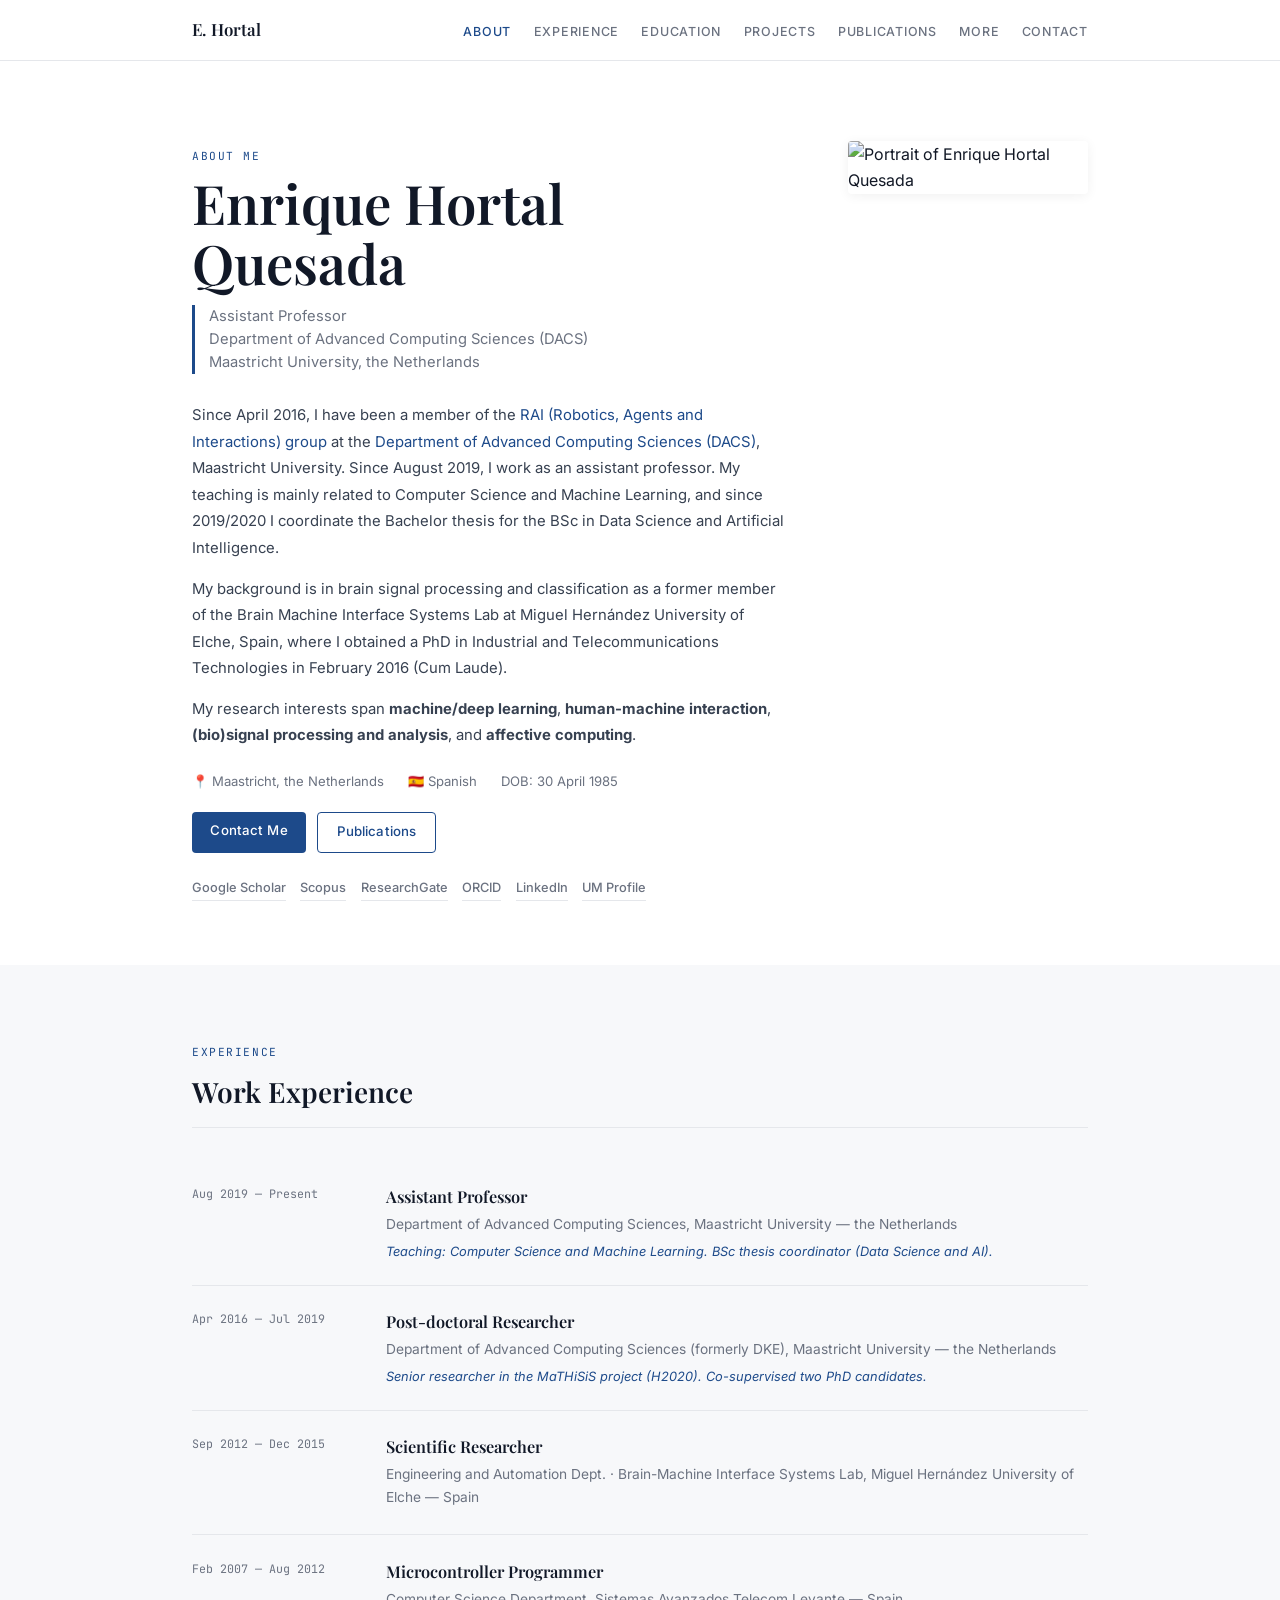
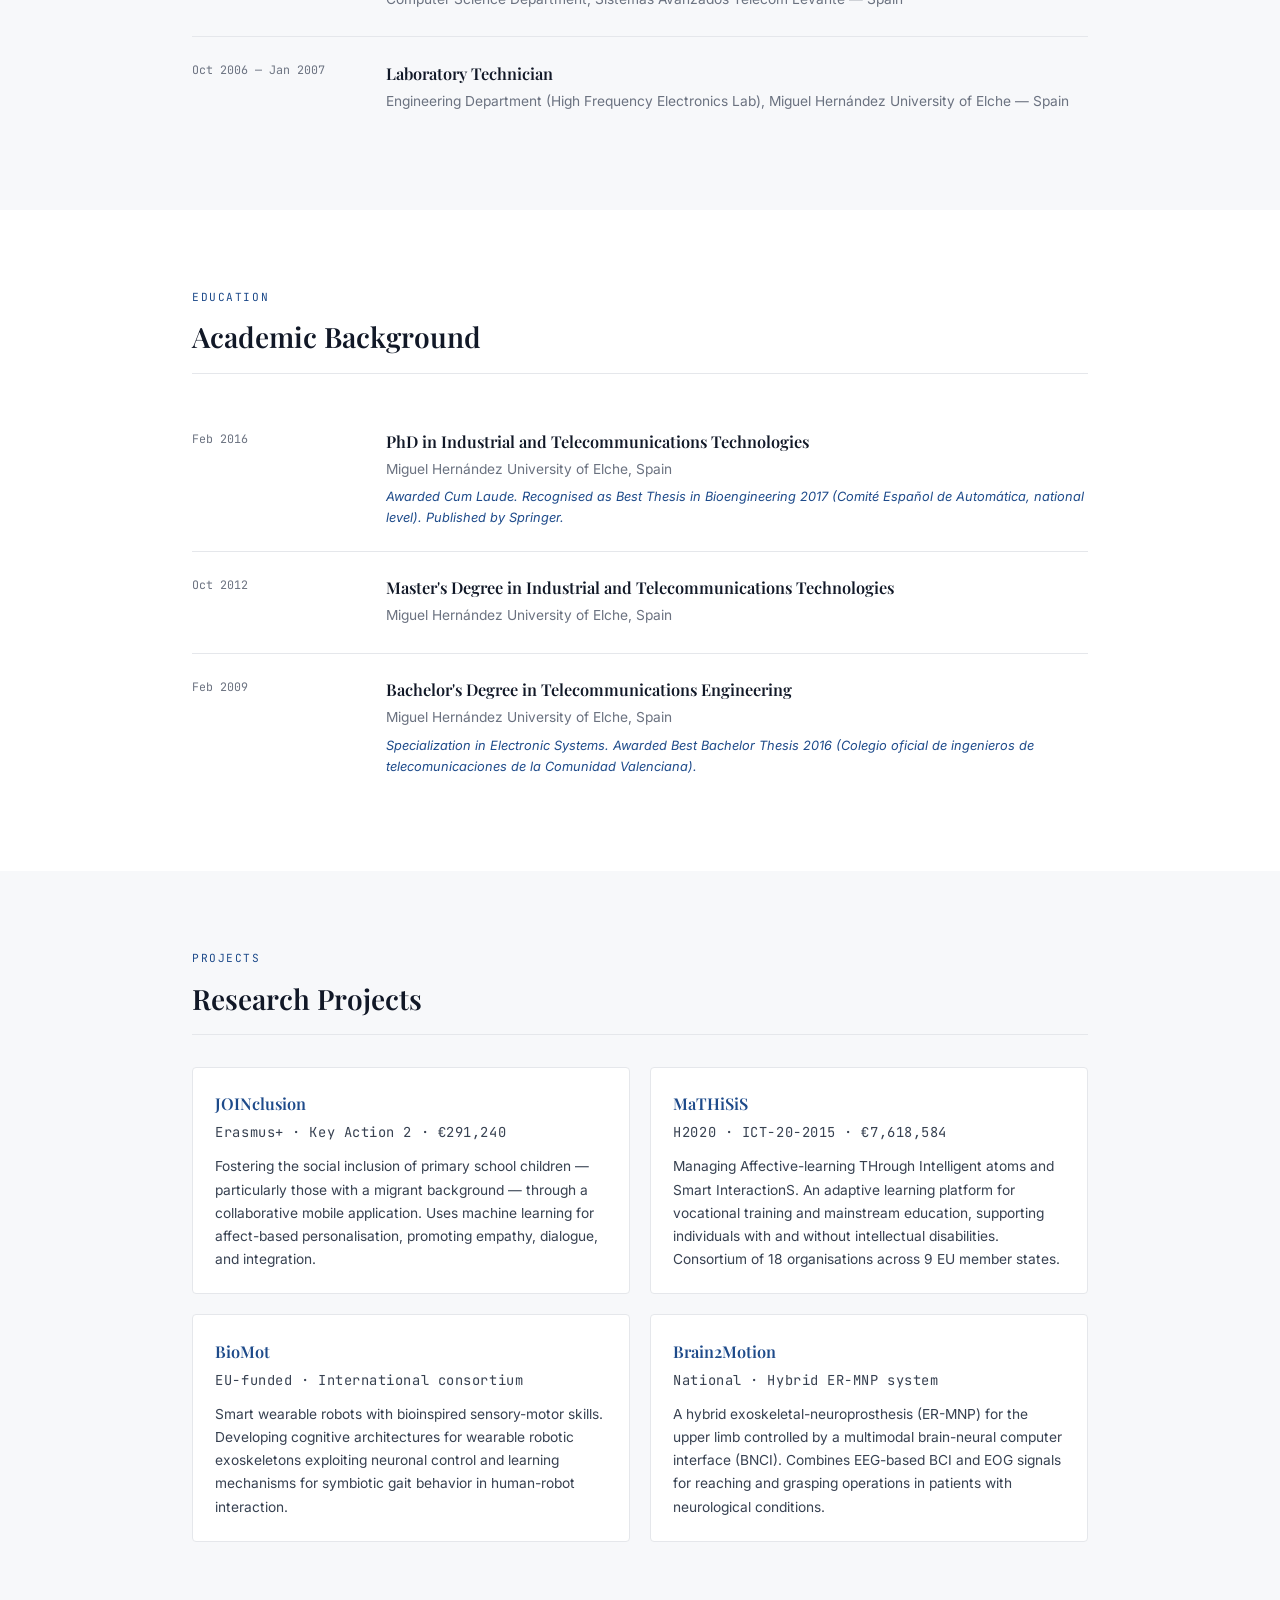
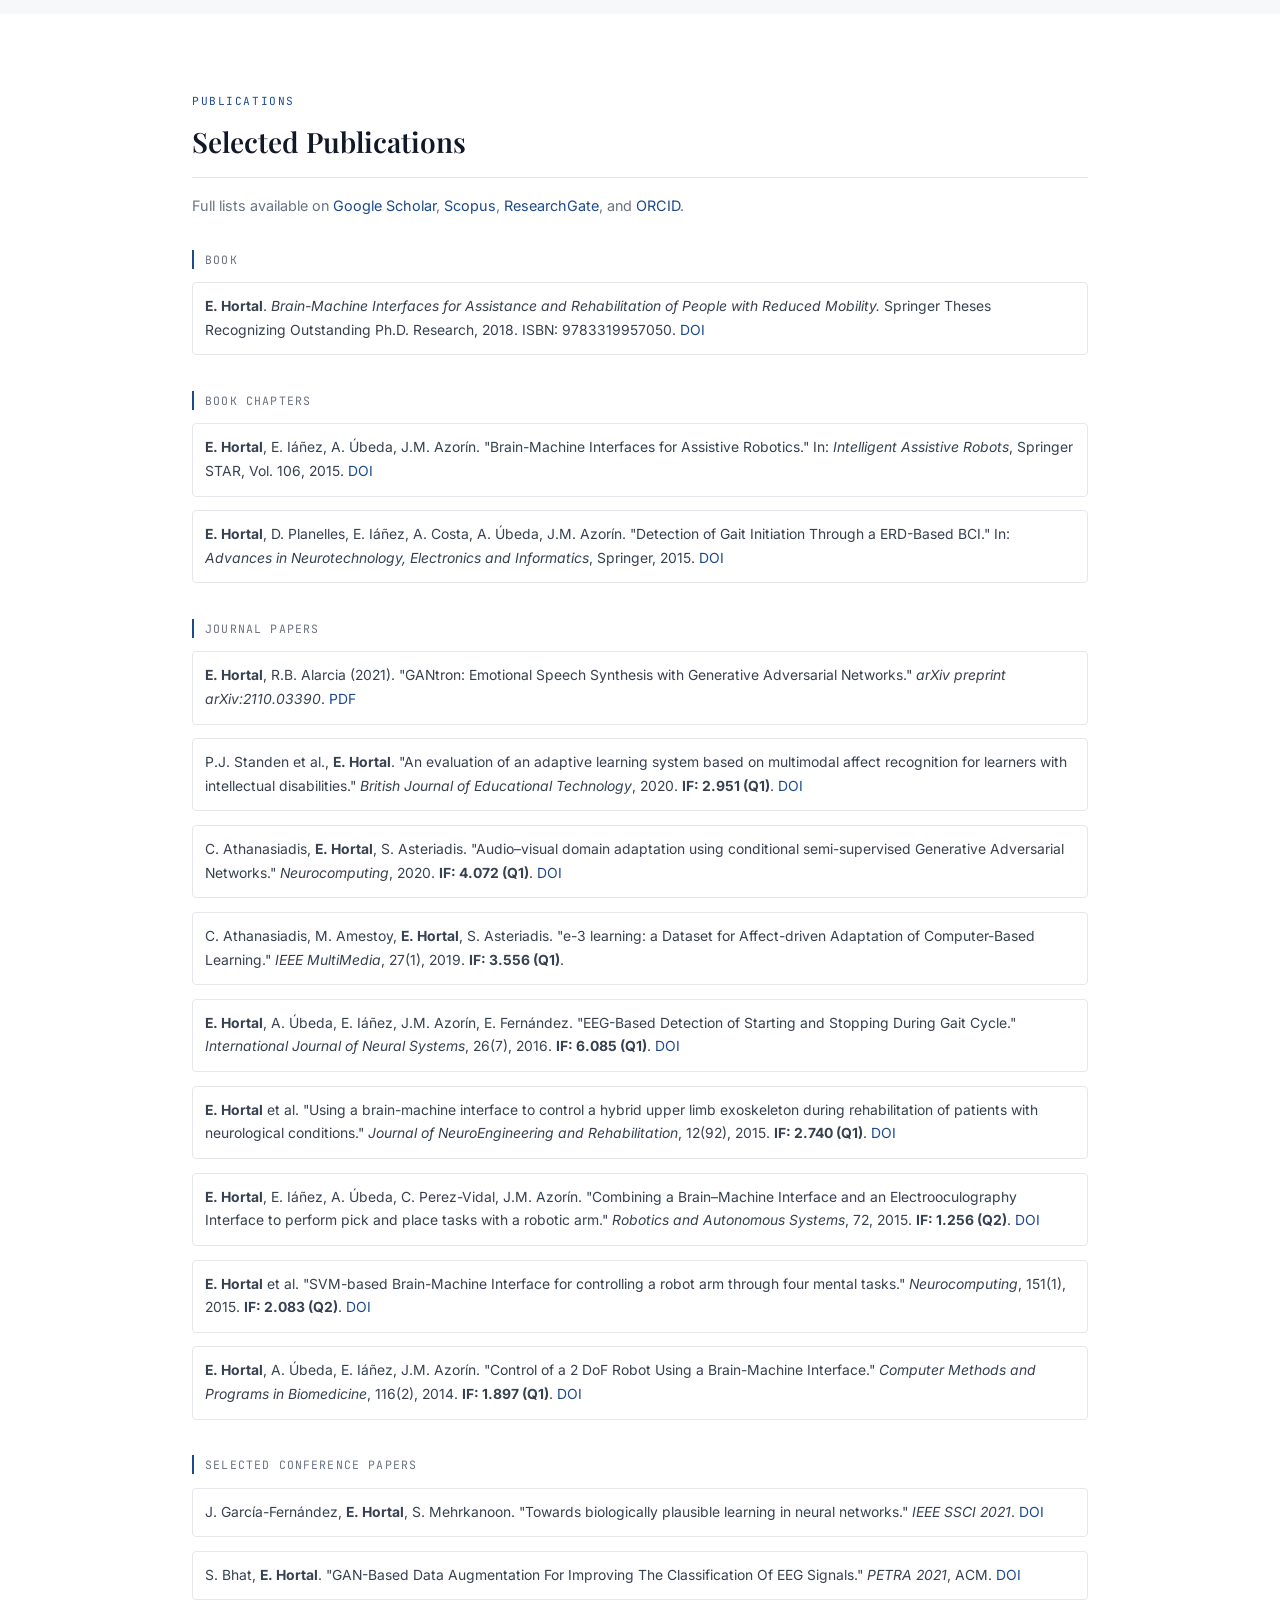
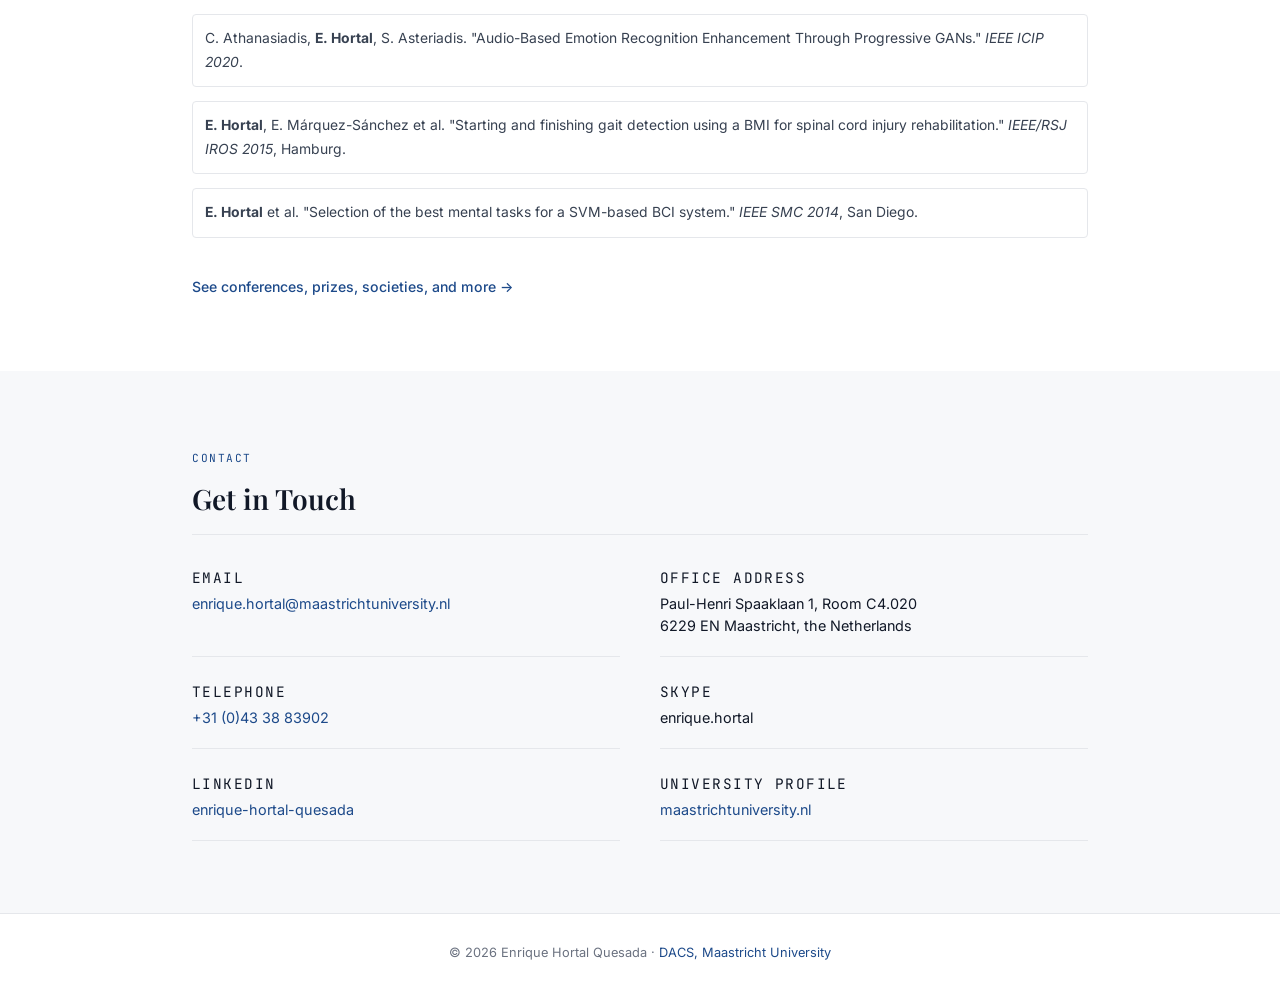
==== index.html @ 9c3ee828 "Personal website files" ====
<!DOCTYPE html>
<html lang="en">
<head>
  <meta charset="UTF-8">
  <meta name="viewport" content="width=device-width, initial-scale=1.0">
  <meta name="description" content="Enrique Hortal Quesada — Assistant Professor at the Department of Advanced Computing Sciences, Maastricht University. Research in machine learning, affective computing, and brain-machine interfaces.">
  <title>Enrique Hortal Quesada</title>
  <link rel="stylesheet" href="assets/css/style.css">
</head>
<body>

  <!-- ═══ HEADER ═══════════════════════════════════════ -->
  <header class="site-header">
    <div class="container">
      <a href="index.html" class="site-name">E. Hortal</a>
      <nav aria-label="Main navigation">
        <ul class="nav-links">
          <li><a href="#about">About</a></li>
          <li><a href="#experience">Experience</a></li>
          <li><a href="#education">Education</a></li>
          <li><a href="#projects">Projects</a></li>
          <li><a href="#publications">Publications</a></li>
          <li><a href="more.html">More</a></li>
          <li><a href="#contact">Contact</a></li>
        </ul>
        <button class="menu-toggle" aria-label="Toggle navigation menu">☰</button>
      </nav>
    </div>
  </header>

  <main>

    <!-- ═══ HERO / ABOUT ══════════════════════════════════ -->
    <section id="about" class="hero-section">
      <div class="container hero-grid">

        <div class="hero-text">
          <span class="section-label">About me</span>
          <h1 class="hero-name">Enrique Hortal<br>Quesada</h1>
          <p class="hero-role">
            Assistant Professor<br>
            Department of Advanced Computing Sciences (DACS)<br>
            Maastricht University, the Netherlands
          </p>

          <p class="hero-bio">
            Since April 2016, I have been a member of the
            <a href="https://project.dke.maastrichtuniversity.nl/RAI/" target="_blank" rel="noopener">RAI (Robotics, Agents and Interactions) group</a>
            at the <a href="https://www.maastrichtuniversity.nl/research/department-advanced-computing-sciences" target="_blank" rel="noopener">Department of Advanced Computing Sciences (DACS)</a>,
            Maastricht University. Since August 2019, I work as an assistant professor. My teaching is
            mainly related to Computer Science and Machine Learning, and since 2019/2020 I coordinate
            the Bachelor thesis for the BSc in Data Science and Artificial Intelligence.
          </p>
          <p class="hero-bio">
            My background is in brain signal processing and classification as a former member of the
            Brain Machine Interface Systems Lab at Miguel Hernández University of Elche, Spain, where
            I obtained a PhD in Industrial and Telecommunications Technologies in February 2016 (Cum Laude).
          </p>
          <p class="hero-bio">
            My research interests span <strong>machine/deep learning</strong>, <strong>human-machine interaction</strong>,
            <strong>(bio)signal processing and analysis</strong>, and <strong>affective computing</strong>.
          </p>

          <div class="hero-meta">
            <span>📍 Maastricht, the Netherlands</span>
            <span>🇪🇸 Spanish</span>
            <span>DOB: 30 April 1985</span>
          </div>

          <div class="hero-actions">
            <a href="mailto:enrique.hortal@maastrichtuniversity.nl" class="btn btn-primary">Contact Me</a>
            <a href="#publications" class="btn btn-outline">Publications</a>
          </div>

          <div class="hero-profiles">
            <a href="https://scholar.google.com/citations?user=k8tJ1G8AAAAJ&hl=es&oi=ao" target="_blank" rel="noopener">Google Scholar</a>
            <a href="http://www.scopus.com/authid/detail.url?origin=AuthorEval&authorId=55834426400" target="_blank" rel="noopener">Scopus</a>
            <a href="https://www.researchgate.net/profile/Enrique_Hortal" target="_blank" rel="noopener">ResearchGate</a>
            <a href="http://orcid.org/0000-0003-2119-4169" target="_blank" rel="noopener">ORCID</a>
            <a href="https://www.linkedin.com/in/enrique-hortal-quesada-8b639338" target="_blank" rel="noopener">LinkedIn</a>
            <a href="https://www.maastrichtuniversity.nl/e.hortal%20quesada" target="_blank" rel="noopener">UM Profile</a>
          </div>
        </div>

        <div class="hero-photo">
          <!--
            NOTE: Replace the src below with a local image for best performance.
            Download the photo and place it at: assets/img/enrique-hortal.jpg
            Then update src to: assets/img/enrique-hortal.jpg
          -->
          <img
            src="https://dke.maastrichtuniversity.nl/enrique.hortal/wp-content/uploads/2016/10/DSCF1759-copia.jpg"
            alt="Portrait of Enrique Hortal Quesada"
            loading="lazy"
          >
        </div>

      </div>
    </section>

    <!-- ═══ EXPERIENCE ════════════════════════════════════ -->
    <section id="experience" class="section section-alt">
      <div class="container">
        <span class="section-label">Experience</span>
        <h2 class="section-title">Work Experience</h2>
        <div class="timeline">

          <div class="timeline-item">
            <div class="timeline-date">Aug 2019 — Present</div>
            <div class="timeline-content">
              <h3>Assistant Professor</h3>
              <p class="timeline-org">Department of Advanced Computing Sciences, Maastricht University — the Netherlands</p>
              <p class="timeline-note">Teaching: Computer Science and Machine Learning. BSc thesis coordinator (Data Science and AI).</p>
            </div>
          </div>

          <div class="timeline-item">
            <div class="timeline-date">Apr 2016 — Jul 2019</div>
            <div class="timeline-content">
              <h3>Post-doctoral Researcher</h3>
              <p class="timeline-org">Department of Advanced Computing Sciences (formerly DKE), Maastricht University — the Netherlands</p>
              <p class="timeline-note">Senior researcher in the MaTHiSiS project (H2020). Co-supervised two PhD candidates.</p>
            </div>
          </div>

          <div class="timeline-item">
            <div class="timeline-date">Sep 2012 — Dec 2015</div>
            <div class="timeline-content">
              <h3>Scientific Researcher</h3>
              <p class="timeline-org">Engineering and Automation Dept. · Brain-Machine Interface Systems Lab, Miguel Hernández University of Elche — Spain</p>
            </div>
          </div>

          <div class="timeline-item">
            <div class="timeline-date">Feb 2007 — Aug 2012</div>
            <div class="timeline-content">
              <h3>Microcontroller Programmer</h3>
              <p class="timeline-org">Computer Science Department, Sistemas Avanzados Telecom Levante — Spain</p>
            </div>
          </div>

          <div class="timeline-item">
            <div class="timeline-date">Oct 2006 — Jan 2007</div>
            <div class="timeline-content">
              <h3>Laboratory Technician</h3>
              <p class="timeline-org">Engineering Department (High Frequency Electronics Lab), Miguel Hernández University of Elche — Spain</p>
            </div>
          </div>

        </div>
      </div>
    </section>

    <!-- ═══ EDUCATION ═════════════════════════════════════ -->
    <section id="education" class="section">
      <div class="container">
        <span class="section-label">Education</span>
        <h2 class="section-title">Academic Background</h2>
        <div class="timeline">

          <div class="timeline-item">
            <div class="timeline-date">Feb 2016</div>
            <div class="timeline-content">
              <h3>PhD in Industrial and Telecommunications Technologies</h3>
              <p class="timeline-org">Miguel Hernández University of Elche, Spain</p>
              <p class="timeline-note">Awarded Cum Laude. Recognised as Best Thesis in Bioengineering 2017 (Comité Español de Automática, national level). Published by Springer.</p>
            </div>
          </div>

          <div class="timeline-item">
            <div class="timeline-date">Oct 2012</div>
            <div class="timeline-content">
              <h3>Master's Degree in Industrial and Telecommunications Technologies</h3>
              <p class="timeline-org">Miguel Hernández University of Elche, Spain</p>
            </div>
          </div>

          <div class="timeline-item">
            <div class="timeline-date">Feb 2009</div>
            <div class="timeline-content">
              <h3>Bachelor's Degree in Telecommunications Engineering</h3>
              <p class="timeline-org">Miguel Hernández University of Elche, Spain</p>
              <p class="timeline-note">Specialization in Electronic Systems. Awarded Best Bachelor Thesis 2016 (Colegio oficial de ingenieros de telecomunicaciones de la Comunidad Valenciana).</p>
            </div>
          </div>

        </div>
      </div>
    </section>

    <!-- ═══ PROJECTS ══════════════════════════════════════ -->
    <section id="projects" class="section section-alt">
      <div class="container">
        <span class="section-label">Projects</span>
        <h2 class="section-title">Research Projects</h2>
        <div class="projects-grid">

          <div class="project-card">
            <h3><a href="https://dke.maastrichtuniversity.nl/JOINclusion/" target="_blank" rel="noopener">JOINclusion</a></h3>
            <p class="project-meta">Erasmus+ · Key Action 2 · €291,240</p>
            <p>Fostering the social inclusion of primary school children — particularly those with a migrant background — through a collaborative mobile application. Uses machine learning for affect-based personalisation, promoting empathy, dialogue, and integration.</p>
          </div>

          <div class="project-card">
            <h3><a href="http://mathisis-project.eu/" target="_blank" rel="noopener">MaTHiSiS</a></h3>
            <p class="project-meta">H2020 · ICT-20-2015 · €7,618,584</p>
            <p>Managing Affective-learning THrough Intelligent atoms and Smart InteractionS. An adaptive learning platform for vocational training and mainstream education, supporting individuals with and without intellectual disabilities. Consortium of 18 organisations across 9 EU member states.</p>
          </div>

          <div class="project-card">
            <h3><a href="http://neuralrehabilitation.org/projects/bioMot/research.html" target="_blank" rel="noopener">BioMot</a></h3>
            <p class="project-meta">EU-funded · International consortium</p>
            <p>Smart wearable robots with bioinspired sensory-motor skills. Developing cognitive architectures for wearable robotic exoskeletons exploiting neuronal control and learning mechanisms for symbiotic gait behavior in human-robot interaction.</p>
          </div>

          <div class="project-card">
            <h3><a href="http://bmi.umh.es/es/proyectos-2/brain2motion/" target="_blank" rel="noopener">Brain2Motion</a></h3>
            <p class="project-meta">National · Hybrid ER-MNP system</p>
            <p>A hybrid exoskeletal-neuroprosthesis (ER-MNP) for the upper limb controlled by a multimodal brain-neural computer interface (BNCI). Combines EEG-based BCI and EOG signals for reaching and grasping operations in patients with neurological conditions.</p>
          </div>

        </div>
      </div>
    </section>

    <!-- ═══ PUBLICATIONS ══════════════════════════════════ -->
    <section id="publications" class="section">
      <div class="container">
        <span class="section-label">Publications</span>
        <h2 class="section-title">Selected Publications</h2>
        <p class="section-intro">
          Full lists available on
          <a href="https://scholar.google.com/citations?user=k8tJ1G8AAAAJ&hl=es&oi=ao" target="_blank" rel="noopener">Google Scholar</a>,
          <a href="http://www.scopus.com/authid/detail.url?origin=AuthorEval&authorId=55834426400" target="_blank" rel="noopener">Scopus</a>,
          <a href="https://www.researchgate.net/profile/Enrique_Hortal" target="_blank" rel="noopener">ResearchGate</a>, and
          <a href="http://orcid.org/0000-0003-2119-4169" target="_blank" rel="noopener">ORCID</a>.
        </p>

        <!-- Books -->
        <div class="pub-section">
          <span class="pub-type">Book</span>
          <ul class="pub-list">
            <li>
              <strong>E. Hortal</strong>. <em>Brain-Machine Interfaces for Assistance and Rehabilitation of People with Reduced Mobility.</em>
              Springer Theses Recognizing Outstanding Ph.D. Research, 2018. ISBN: 9783319957050.
              <a href="https://link.springer.com/book/10.1007%2F978-3-319-95705-0" target="_blank" rel="noopener">DOI</a>
            </li>
          </ul>
        </div>

        <!-- Book Chapters -->
        <div class="pub-section">
          <span class="pub-type">Book Chapters</span>
          <ul class="pub-list">
            <li>
              <strong>E. Hortal</strong>, E. Iáñez, A. Úbeda, J.M. Azorín. "Brain-Machine Interfaces for Assistive Robotics." In: <em>Intelligent Assistive Robots</em>, Springer STAR, Vol. 106, 2015.
              <a href="http://link.springer.com/chapter/10.1007%2F978-3-319-12922-8_3" target="_blank" rel="noopener">DOI</a>
            </li>
            <li>
              <strong>E. Hortal</strong>, D. Planelles, E. Iáñez, A. Costa, A. Úbeda, J.M. Azorín. "Detection of Gait Initiation Through a ERD-Based BCI." In: <em>Advances in Neurotechnology, Electronics and Informatics</em>, Springer, 2015.
              <a href="http://dx.doi.org/10.1007/978-3-319-26242-0_10" target="_blank" rel="noopener">DOI</a>
            </li>
          </ul>
        </div>

        <!-- Journal Papers -->
        <div class="pub-section">
          <span class="pub-type">Journal Papers</span>
          <ul class="pub-list">
            <li>
              <strong>E. Hortal</strong>, R.B. Alarcia (2021). "GANtron: Emotional Speech Synthesis with Generative Adversarial Networks." <em>arXiv preprint arXiv:2110.03390</em>.
              <a href="https://arxiv.org/pdf/2110.03390" target="_blank" rel="noopener">PDF</a>
            </li>
            <li>
              P.J. Standen et al., <strong>E. Hortal</strong>. "An evaluation of an adaptive learning system based on multimodal affect recognition for learners with intellectual disabilities." <em>British Journal of Educational Technology</em>, 2020. <strong>IF: 2.951 (Q1)</strong>.
              <a href="http://dx.doi.org/10.1111/bjet.13010" target="_blank" rel="noopener">DOI</a>
            </li>
            <li>
              C. Athanasiadis, <strong>E. Hortal</strong>, S. Asteriadis. "Audio–visual domain adaptation using conditional semi-supervised Generative Adversarial Networks." <em>Neurocomputing</em>, 2020. <strong>IF: 4.072 (Q1)</strong>.
              <a href="https://doi.org/10.1016/j.neucom.2019.09.106" target="_blank" rel="noopener">DOI</a>
            </li>
            <li>
              C. Athanasiadis, M. Amestoy, <strong>E. Hortal</strong>, S. Asteriadis. "e-3 learning: a Dataset for Affect-driven Adaptation of Computer-Based Learning." <em>IEEE MultiMedia</em>, 27(1), 2019. <strong>IF: 3.556 (Q1)</strong>.
            </li>
            <li>
              <strong>E. Hortal</strong>, A. Úbeda, E. Iáñez, J.M. Azorín, E. Fernández. "EEG-Based Detection of Starting and Stopping During Gait Cycle." <em>International Journal of Neural Systems</em>, 26(7), 2016. <strong>IF: 6.085 (Q1)</strong>.
              <a href="http://dx.doi.org/10.1142/S0129065716500295" target="_blank" rel="noopener">DOI</a>
            </li>
            <li>
              <strong>E. Hortal</strong> et al. "Using a brain-machine interface to control a hybrid upper limb exoskeleton during rehabilitation of patients with neurological conditions." <em>Journal of NeuroEngineering and Rehabilitation</em>, 12(92), 2015. <strong>IF: 2.740 (Q1)</strong>.
              <a href="http://dx.doi.org/10.1186/s12984-015-0082-9" target="_blank" rel="noopener">DOI</a>
            </li>
            <li>
              <strong>E. Hortal</strong>, E. Iáñez, A. Úbeda, C. Perez-Vidal, J.M. Azorín. "Combining a Brain–Machine Interface and an Electrooculography Interface to perform pick and place tasks with a robotic arm." <em>Robotics and Autonomous Systems</em>, 72, 2015. <strong>IF: 1.256 (Q2)</strong>.
              <a href="http://dx.doi.org/10.1016/j.robot.2015.05.010" target="_blank" rel="noopener">DOI</a>
            </li>
            <li>
              <strong>E. Hortal</strong> et al. "SVM-based Brain-Machine Interface for controlling a robot arm through four mental tasks." <em>Neurocomputing</em>, 151(1), 2015. <strong>IF: 2.083 (Q2)</strong>.
              <a href="http://dx.doi.org/10.1016/j.neucom.2014.09.078" target="_blank" rel="noopener">DOI</a>
            </li>
            <li>
              <strong>E. Hortal</strong>, A. Úbeda, E. Iáñez, J.M. Azorín. "Control of a 2 DoF Robot Using a Brain-Machine Interface." <em>Computer Methods and Programs in Biomedicine</em>, 116(2), 2014. <strong>IF: 1.897 (Q1)</strong>.
              <a href="http://dx.doi.org/10.1016/j.cmpb.2014.02.018" target="_blank" rel="noopener">DOI</a>
            </li>
          </ul>
        </div>

        <!-- Conference Papers -->
        <div class="pub-section">
          <span class="pub-type">Selected Conference Papers</span>
          <ul class="pub-list">
            <li>
              J. García-Fernández, <strong>E. Hortal</strong>, S. Mehrkanoon. "Towards biologically plausible learning in neural networks." <em>IEEE SSCI 2021</em>.
              <a href="https://ieeexplore.ieee.org/document/9659539" target="_blank" rel="noopener">DOI</a>
            </li>
            <li>
              S. Bhat, <strong>E. Hortal</strong>. "GAN-Based Data Augmentation For Improving The Classification Of EEG Signals." <em>PETRA 2021</em>, ACM.
              <a href="https://doi.org/10.1145/3453892.3461338" target="_blank" rel="noopener">DOI</a>
            </li>
            <li>
              C. Athanasiadis, <strong>E. Hortal</strong>, S. Asteriadis. "Audio-Based Emotion Recognition Enhancement Through Progressive GANs." <em>IEEE ICIP 2020</em>.
            </li>
            <li>
              <strong>E. Hortal</strong>, E. Márquez-Sánchez et al. "Starting and finishing gait detection using a BMI for spinal cord injury rehabilitation." <em>IEEE/RSJ IROS 2015</em>, Hamburg.
            </li>
            <li>
              <strong>E. Hortal</strong> et al. "Selection of the best mental tasks for a SVM-based BCI system." <em>IEEE SMC 2014</em>, San Diego.
            </li>
          </ul>
        </div>

        <p class="pub-more"><a href="more.html">See conferences, prizes, societies, and more →</a></p>
      </div>
    </section>

    <!-- ═══ CONTACT ════════════════════════════════════════ -->
    <section id="contact" class="section section-alt">
      <div class="container">
        <span class="section-label">Contact</span>
        <h2 class="section-title">Get in Touch</h2>
        <div class="contact-grid">

          <div class="contact-item">
            <span class="contact-label">Email</span>
            <a href="mailto:enrique.hortal@maastrichtuniversity.nl">enrique.hortal@maastrichtuniversity.nl</a>
          </div>

          <div class="contact-item">
            <span class="contact-label">Office Address</span>
            <span>Paul-Henri Spaaklaan 1, Room C4.020<br>6229 EN Maastricht, the Netherlands</span>
          </div>

          <div class="contact-item">
            <span class="contact-label">Telephone</span>
            <a href="tel:+31433883902">+31 (0)43 38 83902</a>
          </div>

          <div class="contact-item">
            <span class="contact-label">Skype</span>
            <span>enrique.hortal</span>
          </div>

          <div class="contact-item">
            <span class="contact-label">LinkedIn</span>
            <a href="https://www.linkedin.com/in/enrique-hortal-quesada-8b639338" target="_blank" rel="noopener">enrique-hortal-quesada</a>
          </div>

          <div class="contact-item">
            <span class="contact-label">University Profile</span>
            <a href="https://www.maastrichtuniversity.nl/e.hortal%20quesada" target="_blank" rel="noopener">maastrichtuniversity.nl</a>
          </div>

        </div>
      </div>
    </section>

  </main>

  <!-- ═══ FOOTER ════════════════════════════════════════ -->
  <footer class="site-footer">
    <div class="container">
      <p>
        © <span id="year"></span> Enrique Hortal Quesada ·
        <a href="https://www.maastrichtuniversity.nl/research/department-advanced-computing-sciences" target="_blank" rel="noopener">DACS, Maastricht University</a>
      </p>
    </div>
  </footer>

  <script>
    // Current year in footer
    document.getElementById('year').textContent = new Date().getFullYear();

    // Mobile menu toggle
    const toggle = document.querySelector('.menu-toggle');
    const navLinks = document.querySelector('.nav-links');
    toggle.addEventListener('click', () => {
      navLinks.classList.toggle('open');
      toggle.textContent = navLinks.classList.contains('open') ? '✕' : '☰';
    });

    // Smooth scroll + close menu on link click
    document.querySelectorAll('a[href^="#"]').forEach(anchor => {
      anchor.addEventListener('click', function (e) {
        const target = document.querySelector(this.getAttribute('href'));
        if (target) {
          e.preventDefault();
          target.scrollIntoView({ behavior: 'smooth', block: 'start' });
          navLinks.classList.remove('open');
          toggle.textContent = '☰';
        }
      });
    });

    // Highlight active nav section on scroll
    const sections = document.querySelectorAll('section[id]');
    const navItems = document.querySelectorAll('.nav-links a[href^="#"]');
    const onScroll = () => {
      let current = '';
      sections.forEach(sec => {
        if (window.scrollY >= sec.offsetTop - 90) current = sec.id;
      });
      navItems.forEach(item => {
        item.classList.toggle('active', item.getAttribute('href') === `#${current}`);
      });
    };
    window.addEventListener('scroll', onScroll, { passive: true });
  </script>

</body>
</html>
---- assets/css/style.css ----
/* ═══════════════════════════════════════════════════
   Enrique Hortal Quesada — Academic Personal Site
   Design: minimalist, modern, academic
   ═══════════════════════════════════════════════════ */

/* ─── Google Fonts ─────────────────────────────────── */
@import url('https://fonts.googleapis.com/css2?family=Playfair+Display:wght@400;600&family=Inter:wght@300;400;500;600&family=JetBrains+Mono:wght@400&display=swap');

/* ─── Tokens ────────────────────────────────────────── */
:root {
  --bg:           #FFFFFF;
  --bg-alt:       #F7F8FA;
  --text:         #111827;
  --text-mid:     #374151;
  --text-muted:   #6B7280;
  --accent:       #1D4A8A;
  --accent-light: #EFF4FF;
  --border:       #E5E7EB;

  --font-display: 'Playfair Display', Georgia, serif;
  --font-body:    'Inter', system-ui, -apple-system, sans-serif;
  --font-mono:    'JetBrains Mono', 'Courier New', monospace;

  --radius: 4px;
  --shadow: 0 2px 12px rgba(0, 0, 0, 0.06);
}

/* ─── Reset ─────────────────────────────────────────── */
*, *::before, *::after { box-sizing: border-box; margin: 0; padding: 0; }
html { scroll-behavior: smooth; font-size: 16px; }
body {
  font-family: var(--font-body);
  color: var(--text);
  background: var(--bg);
  line-height: 1.65;
  -webkit-font-smoothing: antialiased;
}
a { color: var(--accent); text-decoration: none; }
a:hover { text-decoration: underline; }
img { max-width: 100%; display: block; }

/* ─── Layout ─────────────────────────────────────────── */
.container {
  max-width: 960px;
  margin: 0 auto;
  padding: 0 2rem;
}

/* ─── Header & Nav ───────────────────────────────────── */
.site-header {
  position: sticky;
  top: 0;
  z-index: 100;
  background: rgba(255, 255, 255, 0.96);
  backdrop-filter: blur(8px);
  -webkit-backdrop-filter: blur(8px);
  border-bottom: 1px solid var(--border);
}
.site-header .container {
  display: flex;
  align-items: center;
  justify-content: space-between;
  height: 60px;
}
.site-name {
  font-family: var(--font-display);
  font-size: 1.05rem;
  font-weight: 600;
  color: var(--text);
  letter-spacing: 0.01em;
  flex-shrink: 0;
}
.site-name:hover { text-decoration: none; }

.nav-links {
  display: flex;
  list-style: none;
  gap: 1.4rem;
  align-items: center;
}
.nav-links a {
  font-size: 0.78rem;
  font-weight: 500;
  color: var(--text-muted);
  text-transform: uppercase;
  letter-spacing: 0.06em;
  transition: color 0.18s;
  white-space: nowrap;
}
.nav-links a:hover,
.nav-links a.active {
  color: var(--accent);
  text-decoration: none;
}
.menu-toggle {
  display: none;
  background: none;
  border: none;
  font-size: 1.35rem;
  cursor: pointer;
  color: var(--text);
  padding: 0.25rem;
}

/* ─── Section labels (signature element) ───────────────
   Monospace tag above every heading — feels like a
   well-structured academic paper or journal.           */
.section-label {
  display: inline-block;
  font-family: var(--font-mono);
  font-size: 0.7rem;
  text-transform: uppercase;
  letter-spacing: 0.14em;
  color: var(--accent);
  margin-bottom: 0.5rem;
}

/* ─── Section scaffolding ────────────────────────────── */
.section { padding: 4.5rem 0; }
.section-alt { background: var(--bg-alt); }

.section-title {
  font-family: var(--font-display);
  font-size: 1.75rem;
  font-weight: 600;
  color: var(--text);
  margin-bottom: 2rem;
  padding-bottom: 0.75rem;
  border-bottom: 1px solid var(--border);
}
.section-intro {
  color: var(--text-muted);
  font-size: 0.9rem;
  margin-bottom: 2rem;
  margin-top: -1rem;
}

/* ─── Hero ───────────────────────────────────────────── */
.hero-section {
  padding: 5rem 0 4rem;
}
.hero-grid {
  display: grid;
  grid-template-columns: 1fr 240px;
  gap: 4rem;
  align-items: start;
}
.hero-name {
  font-family: var(--font-display);
  font-size: clamp(2.2rem, 4.5vw, 3.4rem);
  font-weight: 600;
  line-height: 1.1;
  margin-bottom: 0.75rem;
  color: var(--text);
}
.hero-role {
  font-size: 0.92rem;
  color: var(--text-muted);
  margin-bottom: 1.8rem;
  line-height: 1.55;
  border-left: 3px solid var(--accent);
  padding-left: 0.85rem;
}
.hero-bio {
  font-size: 0.93rem;
  line-height: 1.78;
  color: var(--text-mid);
  margin-bottom: 0.9rem;
}
.hero-meta {
  display: flex;
  gap: 1.5rem;
  flex-wrap: wrap;
  font-size: 0.82rem;
  color: var(--text-muted);
  margin: 1.4rem 0 1.2rem;
}
.hero-actions {
  display: flex;
  gap: 0.7rem;
  flex-wrap: wrap;
  margin-bottom: 1.5rem;
}
.hero-profiles {
  display: flex;
  flex-wrap: wrap;
  gap: 0.9rem;
  align-items: center;
}
.hero-profiles a {
  font-size: 0.8rem;
  font-weight: 500;
  color: var(--text-muted);
  padding-bottom: 2px;
  border-bottom: 1px solid var(--border);
  transition: color 0.18s, border-color 0.18s;
}
.hero-profiles a:hover {
  color: var(--accent);
  border-color: var(--accent);
  text-decoration: none;
}
.hero-photo {
  position: sticky;
  top: 80px;
}
.hero-photo img {
  width: 100%;
  border-radius: var(--radius);
  filter: grayscale(10%);
  box-shadow: var(--shadow);
}

/* ─── Buttons ────────────────────────────────────────── */
.btn {
  display: inline-block;
  padding: 0.52rem 1.15rem;
  border-radius: var(--radius);
  font-size: 0.83rem;
  font-weight: 500;
  cursor: pointer;
  transition: background 0.18s, color 0.18s;
  letter-spacing: 0.01em;
}
.btn-primary {
  background: var(--accent);
  color: #fff;
}
.btn-primary:hover { background: #163d73; text-decoration: none; }
.btn-outline {
  border: 1.5px solid var(--accent);
  color: var(--accent);
  background: transparent;
}
.btn-outline:hover {
  background: var(--accent-light);
  text-decoration: none;
}

/* ─── Timeline ───────────────────────────────────────── */
.timeline {
  display: flex;
  flex-direction: column;
}
.timeline-item {
  display: grid;
  grid-template-columns: 170px 1fr;
  gap: 1.5rem;
  padding: 1.4rem 0;
  border-bottom: 1px solid var(--border);
}
.timeline-item:last-child { border-bottom: none; }
.timeline-date {
  font-family: var(--font-mono);
  font-size: 0.73rem;
  color: var(--text-muted);
  padding-top: 0.18rem;
  line-height: 1.4;
}
.timeline-content h3 {
  font-family: var(--font-display);
  font-size: 1.02rem;
  font-weight: 600;
  margin-bottom: 0.2rem;
  color: var(--text);
}
.timeline-org {
  font-size: 0.86rem;
  color: var(--text-muted);
  margin-bottom: 0.2rem;
}
.timeline-note {
  font-size: 0.8rem;
  color: var(--accent);
  margin-top: 0.35rem;
  font-style: italic;
}

/* ─── Projects ───────────────────────────────────────── */
.projects-grid {
  display: grid;
  grid-template-columns: 1fr 1fr;
  gap: 1.25rem;
}
.project-card {
  border: 1px solid var(--border);
  border-radius: var(--radius);
  padding: 1.4rem;
  background: var(--bg);
  transition: box-shadow 0.2s, border-color 0.2s;
}
.project-card:hover {
  box-shadow: var(--shadow);
  border-color: #c7d7f5;
}
.project-card h3 {
  font-family: var(--font-display);
  font-size: 1.02rem;
  font-weight: 600;
  margin-bottom: 0.25rem;
}
.project-meta {
  font-family: var(--font-mono);
  font-size: 0.7rem;
  color: var(--accent);
  margin-bottom: 0.7rem;
  letter-spacing: 0.04em;
}
.project-card p {
  font-size: 0.86rem;
  line-height: 1.68;
  color: var(--text-mid);
}

/* ─── Publications ───────────────────────────────────── */
.pub-section { margin-bottom: 2.2rem; }
.pub-type {
  font-family: var(--font-mono);
  font-size: 0.72rem;
  text-transform: uppercase;
  letter-spacing: 0.1em;
  color: var(--text-muted);
  margin-bottom: 0.85rem;
  padding-left: 0.7rem;
  border-left: 2.5px solid var(--accent);
  display: block;
}
.pub-list {
  list-style: none;
  display: flex;
  flex-direction: column;
  gap: 0.85rem;
}
.pub-list li {
  font-size: 0.87rem;
  line-height: 1.7;
  color: var(--text-mid);
  padding: 0.75rem;
  border: 1px solid var(--border);
  border-radius: var(--radius);
  transition: background 0.15s;
}
.pub-list li:hover { background: var(--bg-alt); }
.pub-more { margin-top: 1.5rem; }
.pub-more a {
  font-size: 0.88rem;
  font-weight: 500;
  color: var(--accent);
}

/* ─── Contact ────────────────────────────────────────── */
.contact-grid {
  display: grid;
  grid-template-columns: 1fr 1fr;
  gap: 1.5rem 2.5rem;
}
.contact-item {
  display: flex;
  flex-direction: column;
  gap: 0.3rem;
  padding-bottom: 1.2rem;
  border-bottom: 1px solid var(--border);
}
.contact-label {
  font-family: var(--font-mono);
  font-size: 0.7rem;
  text-transform: uppercase;
  letter-spacing: 0.1em;
  color: var(--text-muted);
}
.contact-item span, .contact-item a {
  font-size: 0.9rem;
  color: var(--text);
  line-height: 1.5;
}
.contact-item a { color: var(--accent); }

/* ─── Footer ─────────────────────────────────────────── */
.site-footer {
  border-top: 1px solid var(--border);
  padding: 1.75rem 0;
}
.site-footer p {
  font-size: 0.8rem;
  color: var(--text-muted);
  text-align: center;
}

/* ─── More page extras ───────────────────────────────── */
.more-section {
  margin-bottom: 3rem;
}
.more-section h3 {
  font-family: var(--font-display);
  font-size: 1.2rem;
  font-weight: 600;
  margin-bottom: 0.6rem;
  color: var(--text);
}
.more-section h4 {
  font-family: var(--font-display);
  font-size: 1rem;
  font-weight: 600;
  margin-top: 1.2rem;
  margin-bottom: 0.4rem;
  color: var(--text);
}
.more-section p {
  font-size: 0.9rem;
  line-height: 1.75;
  color: var(--text-mid);
  margin-bottom: 0.7rem;
}
.more-section ul {
  list-style: none;
  padding: 0;
}
.more-section ul li {
  font-size: 0.88rem;
  color: var(--text-mid);
  padding: 0.4rem 0;
  border-bottom: 1px solid var(--border);
  line-height: 1.6;
}
.more-section ul li:last-child { border-bottom: none; }
.award-card {
  border: 1px solid var(--border);
  border-radius: var(--radius);
  padding: 1.2rem 1.4rem;
  margin-bottom: 1rem;
  background: var(--bg-alt);
}
.award-card h4 { margin-top: 0; }
.page-hero {
  padding: 3rem 0 2rem;
  border-bottom: 1px solid var(--border);
  margin-bottom: 0;
}
.page-hero h1 {
  font-family: var(--font-display);
  font-size: 2.4rem;
  font-weight: 600;
  margin-bottom: 0.4rem;
}
.page-hero p {
  font-size: 0.92rem;
  color: var(--text-muted);
}
.back-link {
  font-size: 0.82rem;
  color: var(--text-muted);
  display: inline-block;
  margin-bottom: 1rem;
}
.back-link:hover { color: var(--accent); text-decoration: none; }

/* ─── Responsive ─────────────────────────────────────── */
@media (max-width: 768px) {
  .menu-toggle { display: block; }
  .nav-links {
    display: none;
    position: absolute;
    top: 60px;
    left: 0;
    right: 0;
    background: #fff;
    flex-direction: column;
    padding: 1.2rem 2rem;
    gap: 1rem;
    border-bottom: 1px solid var(--border);
    box-shadow: 0 6px 16px rgba(0,0,0,0.08);
  }
  .nav-links.open { display: flex; }
  .hero-section { padding: 3rem 0 2.5rem; }
  .hero-grid {
    grid-template-columns: 1fr;
    gap: 2rem;
  }
  .hero-photo {
    order: -1;
    max-width: 160px;
    position: static;
  }
  .projects-grid { grid-template-columns: 1fr; }
  .contact-grid { grid-template-columns: 1fr; }
  .timeline-item {
    grid-template-columns: 1fr;
    gap: 0.3rem;
  }
  .section { padding: 3rem 0; }
}

@media (prefers-reduced-motion: reduce) {
  html { scroll-behavior: auto; }
  * { transition: none !important; }
}
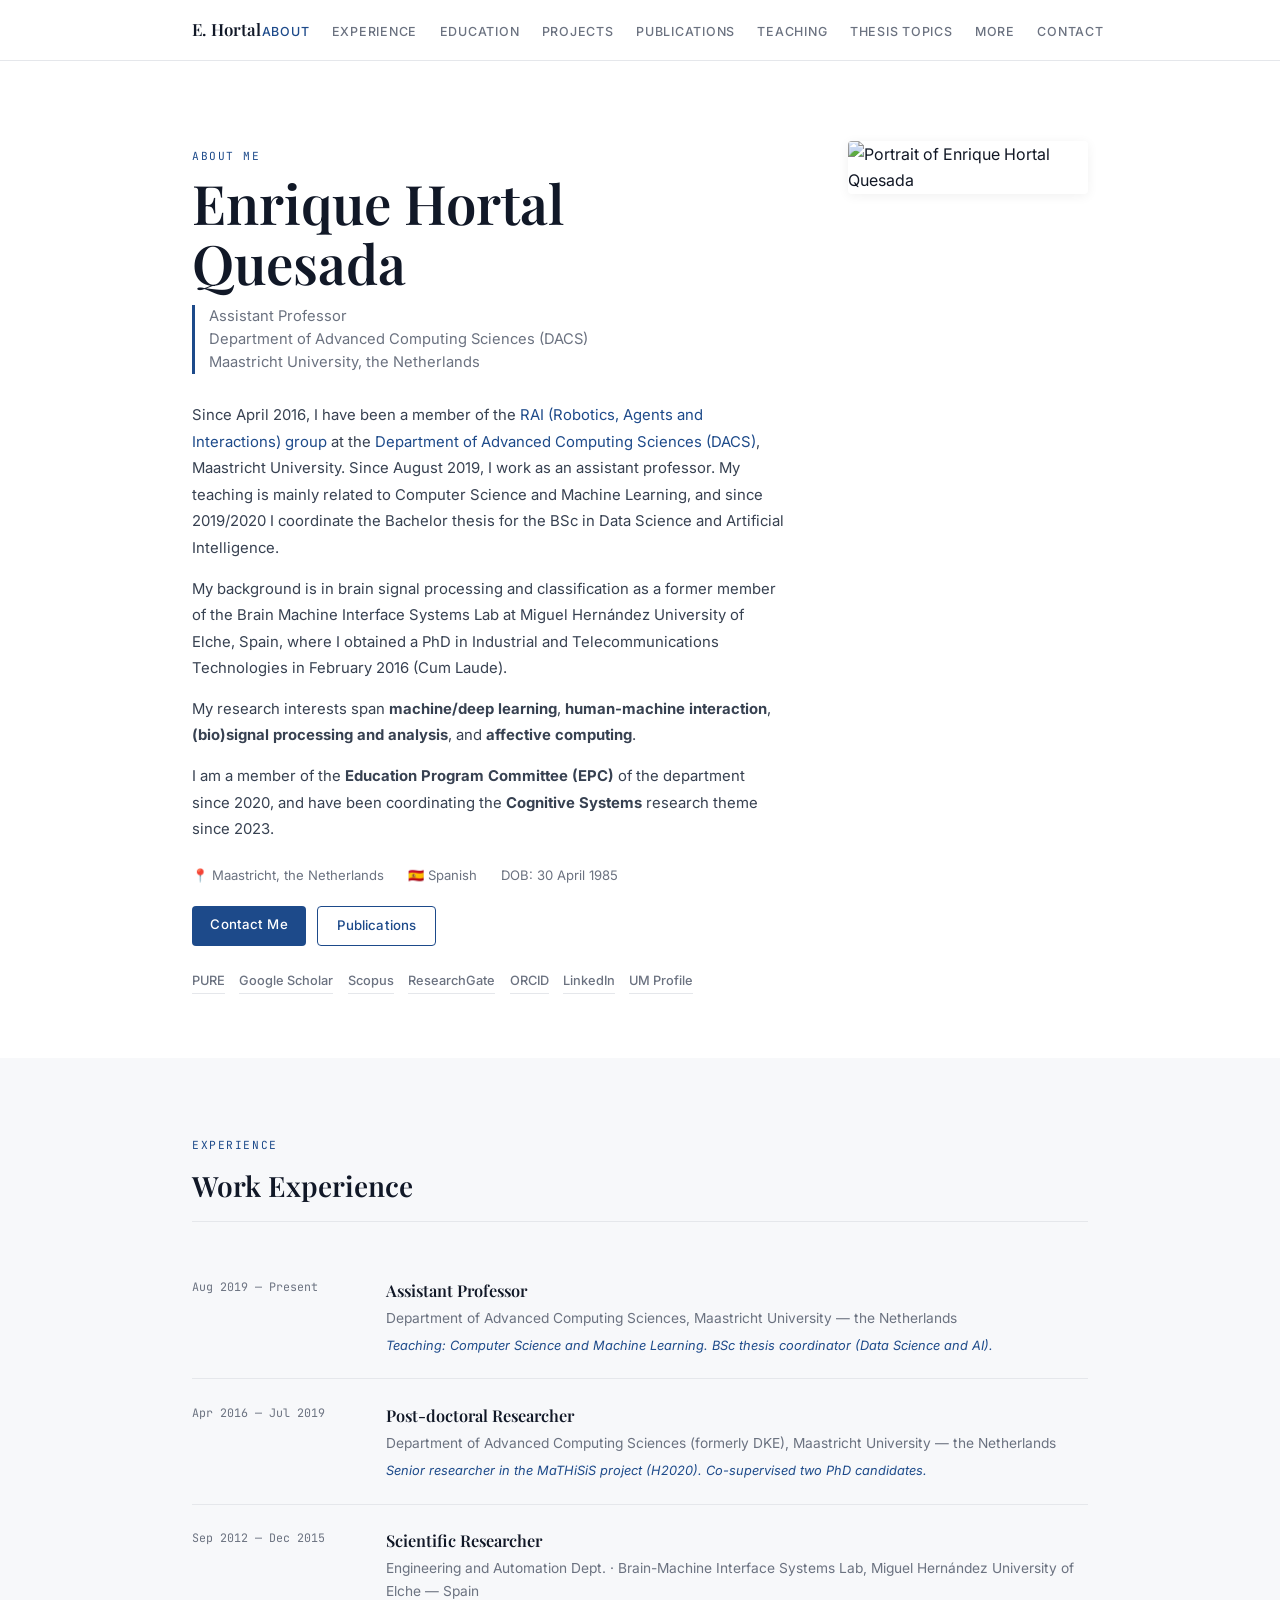
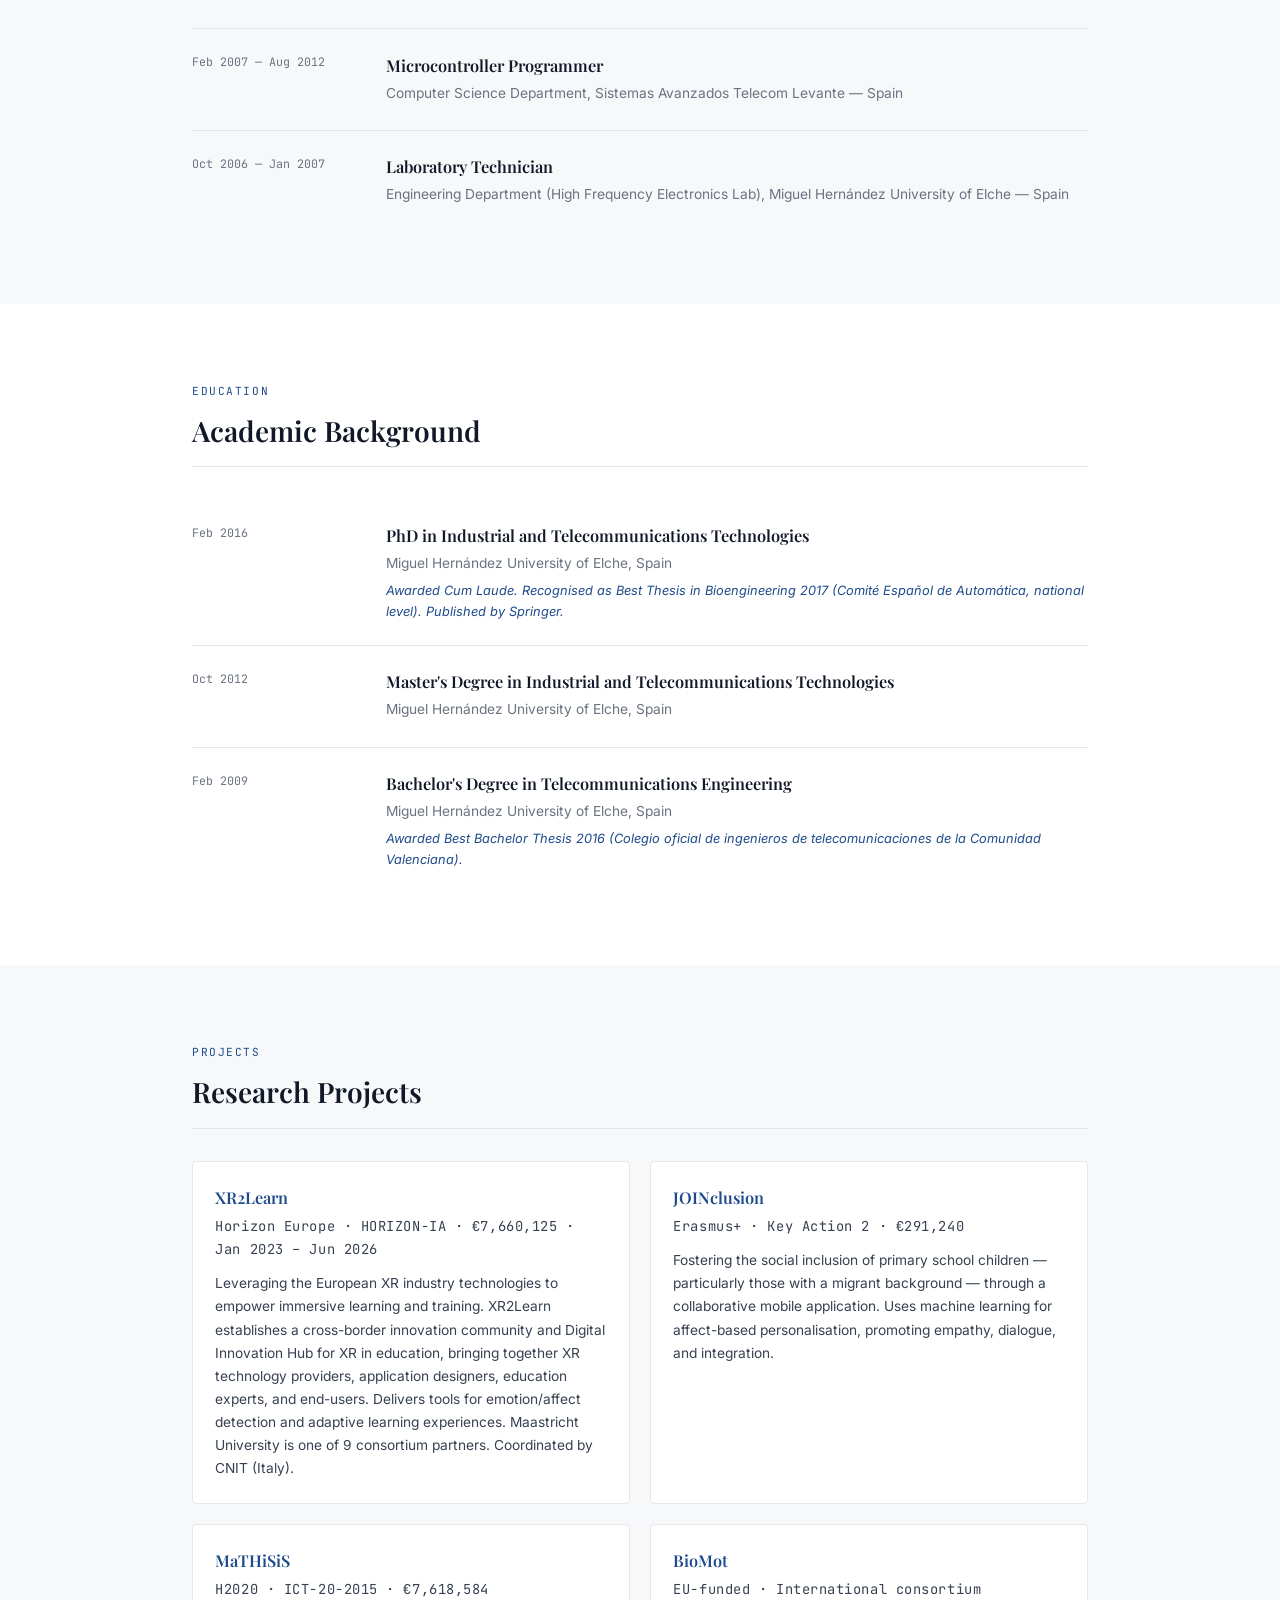
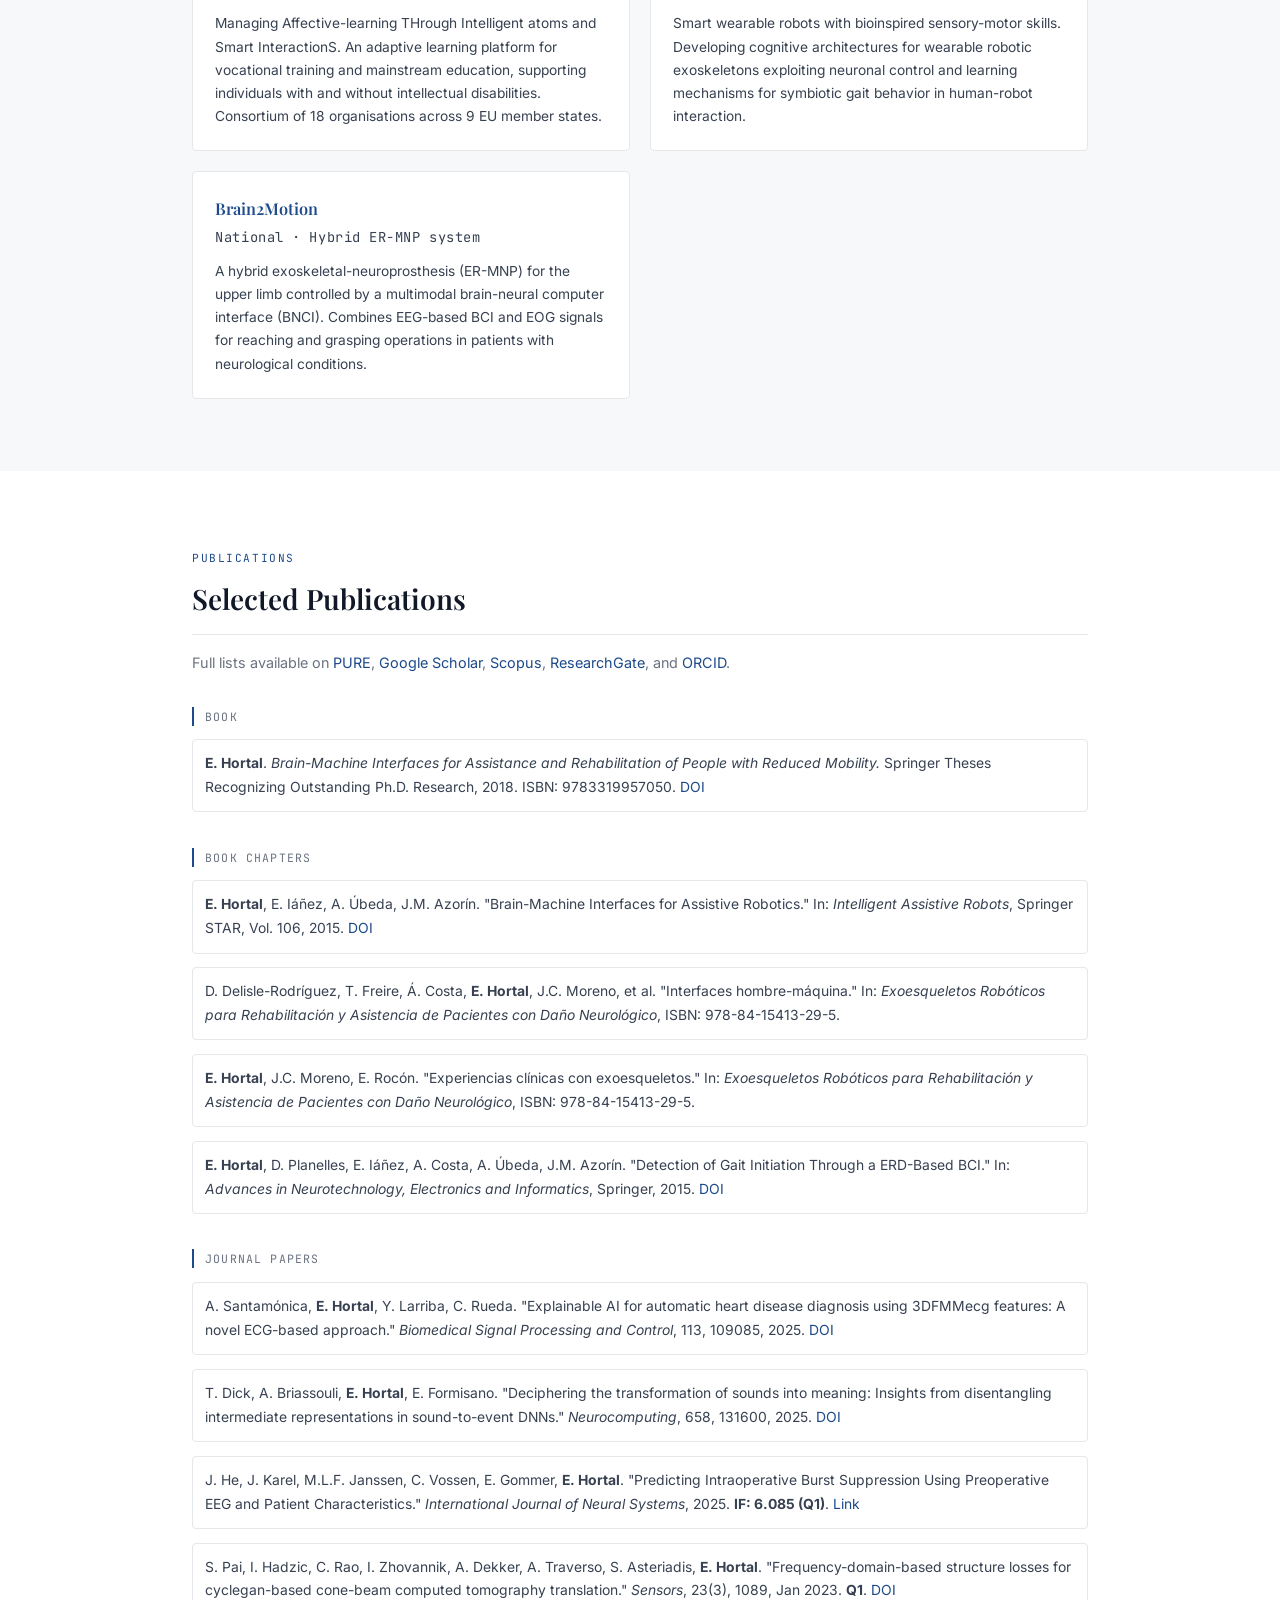
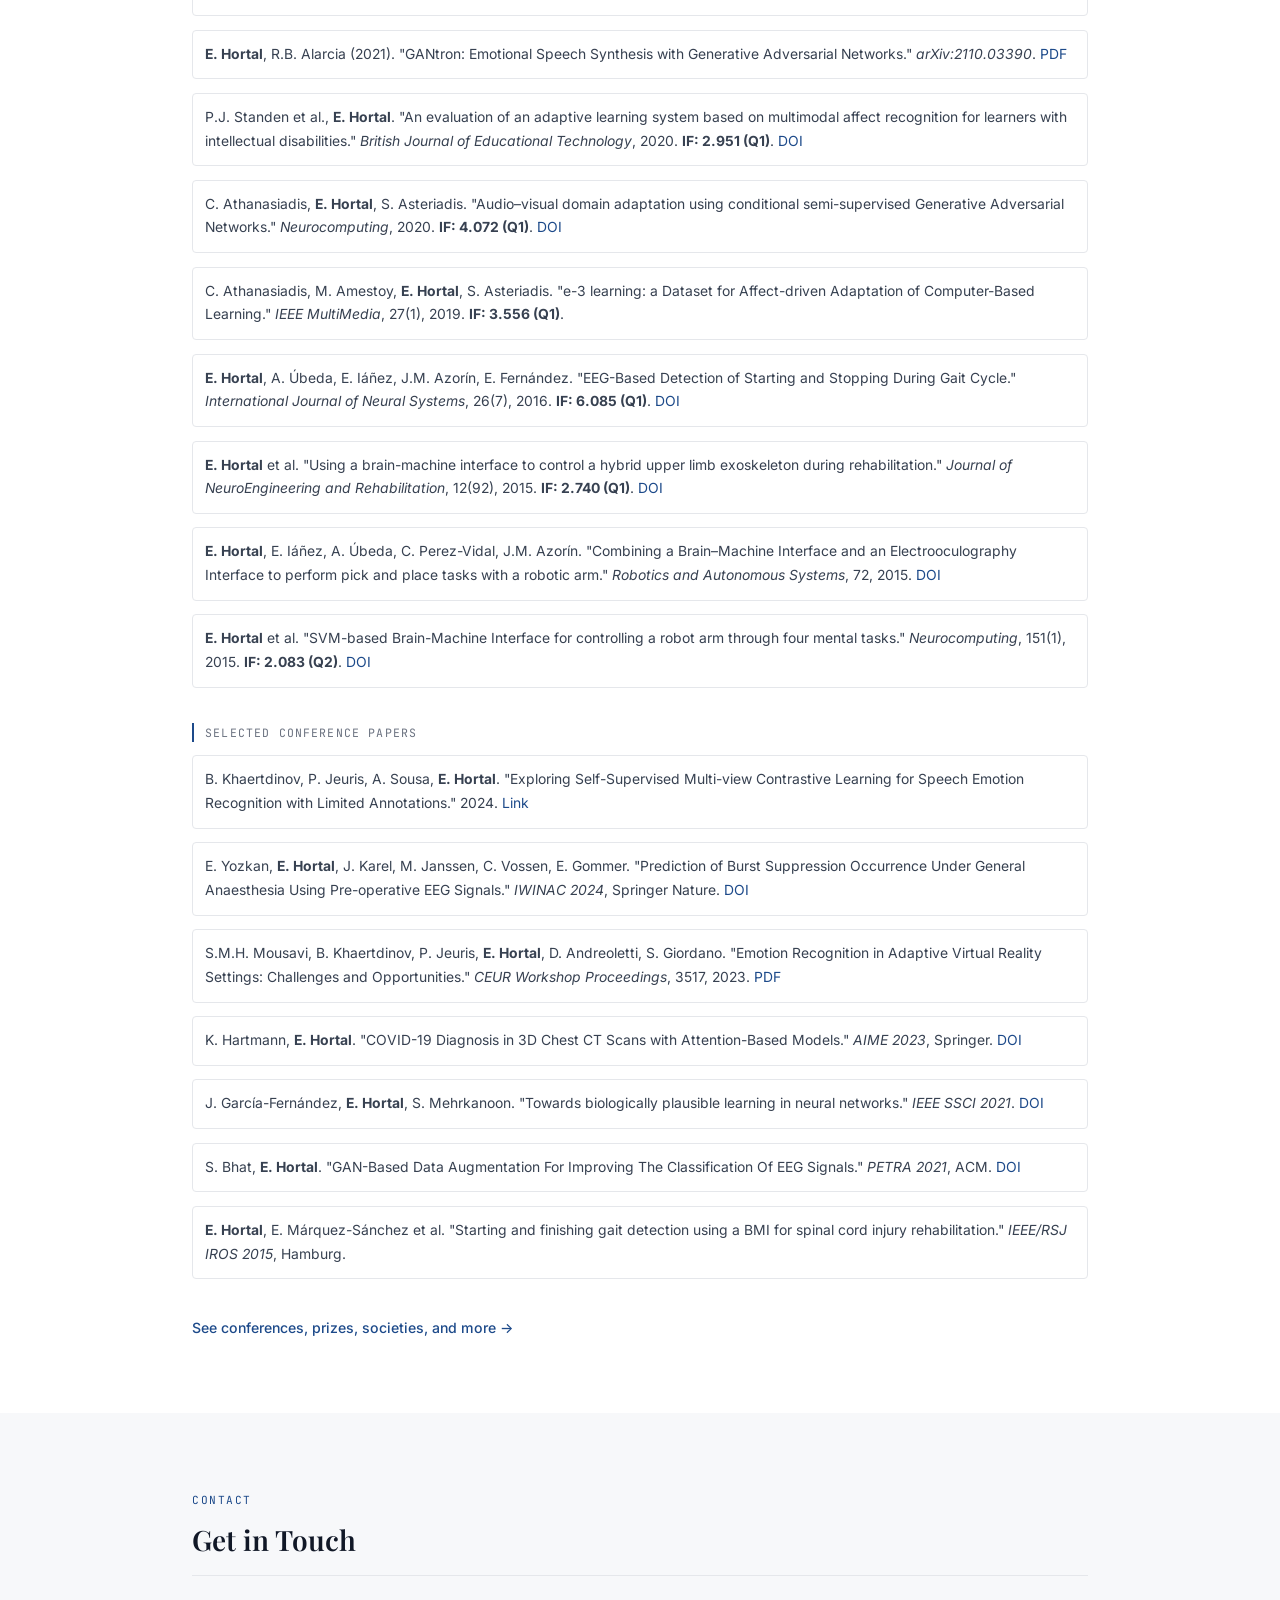
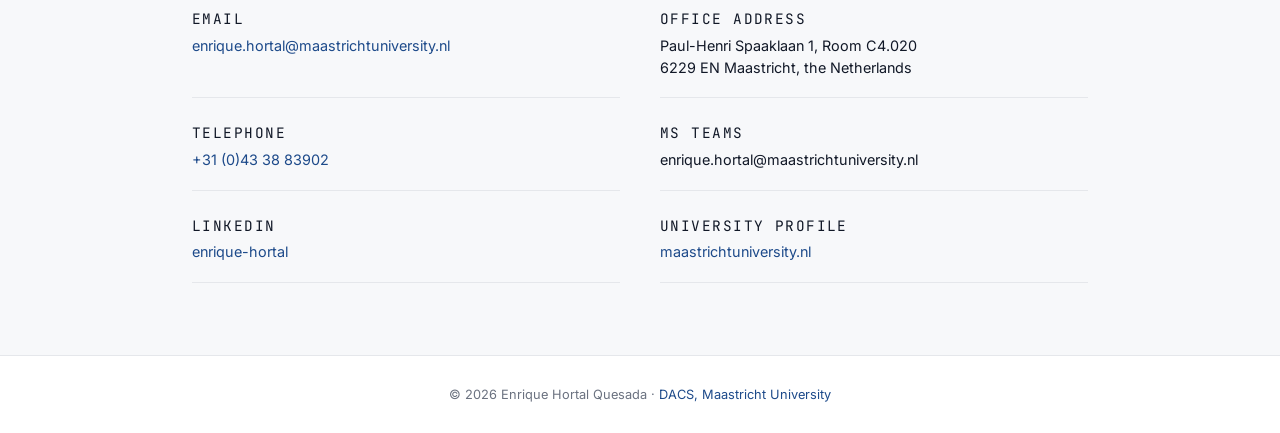
==== commit 544ff2a5: "Add files via upload" ====
--- a/index.html
+++ b/index.html
@@ -20,6 +20,8 @@
           <li><a href="#education">Education</a></li>
           <li><a href="#projects">Projects</a></li>
           <li><a href="#publications">Publications</a></li>
+          <li><a href="teaching.html">Teaching</a></li>
+          <li><a href="thesis-topics.html">Thesis Topics</a></li>
           <li><a href="more.html">More</a></li>
           <li><a href="#contact">Contact</a></li>
         </ul>
@@ -60,6 +62,9 @@
             My research interests span <strong>machine/deep learning</strong>, <strong>human-machine interaction</strong>,
             <strong>(bio)signal processing and analysis</strong>, and <strong>affective computing</strong>.
           </p>
+          <p class="hero-bio">
+            I am a member of the <strong>Education Program Committee (EPC)</strong> of the department since 2020, and have been coordinating the <strong>Cognitive Systems</strong> research theme since 2023.
+          </p>
 
           <div class="hero-meta">
             <span>📍 Maastricht, the Netherlands</span>
@@ -73,11 +78,12 @@
           </div>
 
           <div class="hero-profiles">
-            <a href="https://scholar.google.com/citations?user=k8tJ1G8AAAAJ&hl=es&oi=ao" target="_blank" rel="noopener">Google Scholar</a>
-            <a href="http://www.scopus.com/authid/detail.url?origin=AuthorEval&authorId=55834426400" target="_blank" rel="noopener">Scopus</a>
-            <a href="https://www.researchgate.net/profile/Enrique_Hortal" target="_blank" rel="noopener">ResearchGate</a>
-            <a href="http://orcid.org/0000-0003-2119-4169" target="_blank" rel="noopener">ORCID</a>
-            <a href="https://www.linkedin.com/in/enrique-hortal-quesada-8b639338" target="_blank" rel="noopener">LinkedIn</a>
+            <a href="https://cris.maastrichtuniversity.nl/en/persons/enrique-hortal-quesada/publications/" target="_blank" rel="noopener">PURE</a>
+            <a href="https://scholar.google.com/citations?user=iiX4e2QAAAAJ&hl=es" target="_blank" rel="noopener">Google Scholar</a>
+            <a href="https://www.scopus.com/authid/detail.uri?authorId=55834426400" target="_blank" rel="noopener">Scopus</a>
+            <a href="https://www.researchgate.net/profile/Enrique-Hortal-2" target="_blank" rel="noopener">ResearchGate</a>
+            <a href="https://orcid.org/0000-0003-2119-4169" target="_blank" rel="noopener">ORCID</a>
+            <a href="https://www.linkedin.com/in/enrique-hortal-8b639338/" target="_blank" rel="noopener">LinkedIn</a>
             <a href="https://www.maastrichtuniversity.nl/e.hortal%20quesada" target="_blank" rel="noopener">UM Profile</a>
           </div>
         </div>
@@ -180,7 +186,7 @@
             <div class="timeline-content">
               <h3>Bachelor's Degree in Telecommunications Engineering</h3>
               <p class="timeline-org">Miguel Hernández University of Elche, Spain</p>
-              <p class="timeline-note">Specialization in Electronic Systems. Awarded Best Bachelor Thesis 2016 (Colegio oficial de ingenieros de telecomunicaciones de la Comunidad Valenciana).</p>
+              <p class="timeline-note">Awarded Best Bachelor Thesis 2016 (Colegio oficial de ingenieros de telecomunicaciones de la Comunidad Valenciana).</p>
             </div>
           </div>
 
@@ -194,6 +200,12 @@
         <span class="section-label">Projects</span>
         <h2 class="section-title">Research Projects</h2>
         <div class="projects-grid">
+
+          <div class="project-card">
+            <h3><a href="https://xr2learn.eu/" target="_blank" rel="noopener">XR2Learn</a></h3>
+            <p class="project-meta">Horizon Europe · HORIZON-IA · €7,660,125 · Jan 2023 – Jun 2026</p>
+            <p>Leveraging the European XR industry technologies to empower immersive learning and training. XR2Learn establishes a cross-border innovation community and Digital Innovation Hub for XR in education, bringing together XR technology providers, application designers, education experts, and end-users. Delivers tools for emotion/affect detection and adaptive learning experiences. Maastricht University is one of 9 consortium partners. Coordinated by CNIT (Italy).</p>
+          </div>
 
           <div class="project-card">
             <h3><a href="https://dke.maastrichtuniversity.nl/JOINclusion/" target="_blank" rel="noopener">JOINclusion</a></h3>
@@ -230,10 +242,11 @@
         <h2 class="section-title">Selected Publications</h2>
         <p class="section-intro">
           Full lists available on
-          <a href="https://scholar.google.com/citations?user=k8tJ1G8AAAAJ&hl=es&oi=ao" target="_blank" rel="noopener">Google Scholar</a>,
-          <a href="http://www.scopus.com/authid/detail.url?origin=AuthorEval&authorId=55834426400" target="_blank" rel="noopener">Scopus</a>,
-          <a href="https://www.researchgate.net/profile/Enrique_Hortal" target="_blank" rel="noopener">ResearchGate</a>, and
-          <a href="http://orcid.org/0000-0003-2119-4169" target="_blank" rel="noopener">ORCID</a>.
+          <a href="https://cris.maastrichtuniversity.nl/en/persons/enrique-hortal-quesada/publications/" target="_blank" rel="noopener">PURE</a>,
+          <a href="https://scholar.google.com/citations?user=iiX4e2QAAAAJ&hl=es" target="_blank" rel="noopener">Google Scholar</a>,
+          <a href="https://www.scopus.com/authid/detail.uri?authorId=55834426400" target="_blank" rel="noopener">Scopus</a>,
+          <a href="https://www.researchgate.net/profile/Enrique-Hortal-2" target="_blank" rel="noopener">ResearchGate</a>, and
+          <a href="https://orcid.org/0000-0003-2119-4169" target="_blank" rel="noopener">ORCID</a>.
         </p>
 
         <!-- Books -->
@@ -257,6 +270,12 @@
               <a href="http://link.springer.com/chapter/10.1007%2F978-3-319-12922-8_3" target="_blank" rel="noopener">DOI</a>
             </li>
             <li>
+              D. Delisle-Rodríguez, T. Freire, Á. Costa, <strong>E. Hortal</strong>, J.C. Moreno, et al. "Interfaces hombre-máquina." In: <em>Exoesqueletos Robóticos para Rehabilitación y Asistencia de Pacientes con Daño Neurológico</em>, ISBN: 978-84-15413-29-5.
+            </li>
+            <li>
+              <strong>E. Hortal</strong>, J.C. Moreno, E. Rocón. "Experiencias clínicas con exoesqueletos." In: <em>Exoesqueletos Robóticos para Rehabilitación y Asistencia de Pacientes con Daño Neurológico</em>, ISBN: 978-84-15413-29-5.
+            </li>
+            <li>
               <strong>E. Hortal</strong>, D. Planelles, E. Iáñez, A. Costa, A. Úbeda, J.M. Azorín. "Detection of Gait Initiation Through a ERD-Based BCI." In: <em>Advances in Neurotechnology, Electronics and Informatics</em>, Springer, 2015.
               <a href="http://dx.doi.org/10.1007/978-3-319-26242-0_10" target="_blank" rel="noopener">DOI</a>
             </li>
@@ -267,8 +286,26 @@
         <div class="pub-section">
           <span class="pub-type">Journal Papers</span>
           <ul class="pub-list">
-            <li>
-              <strong>E. Hortal</strong>, R.B. Alarcia (2021). "GANtron: Emotional Speech Synthesis with Generative Adversarial Networks." <em>arXiv preprint arXiv:2110.03390</em>.
+
+            <li>
+              A. Santamónica, <strong>E. Hortal</strong>, Y. Larriba, C. Rueda. "Explainable AI for automatic heart disease diagnosis using 3DFMMecg features: A novel ECG-based approach." <em>Biomedical Signal Processing and Control</em>, 113, 109085, 2025.
+              <a href="https://doi.org/10.1016/j.bspc.2025.109085" target="_blank" rel="noopener">DOI</a>
+            </li>
+
+            <li>
+              T. Dick, A. Briassouli, <strong>E. Hortal</strong>, E. Formisano. "Deciphering the transformation of sounds into meaning: Insights from disentangling intermediate representations in sound-to-event DNNs." <em>Neurocomputing</em>, 658, 131600, 2025.
+              <a href="https://doi.org/10.1016/j.neucom.2025.131600" target="_blank" rel="noopener">DOI</a>
+            </li>
+            <li>
+              J. He, J. Karel, M.L.F. Janssen, C. Vossen, E. Gommer, <strong>E. Hortal</strong>. "Predicting Intraoperative Burst Suppression Using Preoperative EEG and Patient Characteristics." <em>International Journal of Neural Systems</em>, 2025. <strong>IF: 6.085 (Q1)</strong>.
+              <a href="https://www.researchgate.net/publication/390298322" target="_blank" rel="noopener">Link</a>
+            </li>
+            <li>
+              S. Pai, I. Hadzic, C. Rao, I. Zhovannik, A. Dekker, A. Traverso, S. Asteriadis, <strong>E. Hortal</strong>. "Frequency-domain-based structure losses for cyclegan-based cone-beam computed tomography translation." <em>Sensors</em>, 23(3), 1089, Jan 2023. <strong>Q1</strong>.
+              <a href="https://doi.org/10.3390/s23031089" target="_blank" rel="noopener">DOI</a>
+            </li>
+            <li>
+              <strong>E. Hortal</strong>, R.B. Alarcia (2021). "GANtron: Emotional Speech Synthesis with Generative Adversarial Networks." <em>arXiv:2110.03390</em>.
               <a href="https://arxiv.org/pdf/2110.03390" target="_blank" rel="noopener">PDF</a>
             </li>
             <li>
@@ -287,20 +324,16 @@
               <a href="http://dx.doi.org/10.1142/S0129065716500295" target="_blank" rel="noopener">DOI</a>
             </li>
             <li>
-              <strong>E. Hortal</strong> et al. "Using a brain-machine interface to control a hybrid upper limb exoskeleton during rehabilitation of patients with neurological conditions." <em>Journal of NeuroEngineering and Rehabilitation</em>, 12(92), 2015. <strong>IF: 2.740 (Q1)</strong>.
+              <strong>E. Hortal</strong> et al. "Using a brain-machine interface to control a hybrid upper limb exoskeleton during rehabilitation." <em>Journal of NeuroEngineering and Rehabilitation</em>, 12(92), 2015. <strong>IF: 2.740 (Q1)</strong>.
               <a href="http://dx.doi.org/10.1186/s12984-015-0082-9" target="_blank" rel="noopener">DOI</a>
             </li>
             <li>
-              <strong>E. Hortal</strong>, E. Iáñez, A. Úbeda, C. Perez-Vidal, J.M. Azorín. "Combining a Brain–Machine Interface and an Electrooculography Interface to perform pick and place tasks with a robotic arm." <em>Robotics and Autonomous Systems</em>, 72, 2015. <strong>IF: 1.256 (Q2)</strong>.
+              <strong>E. Hortal</strong>, E. Iáñez, A. Úbeda, C. Perez-Vidal, J.M. Azorín. "Combining a Brain–Machine Interface and an Electrooculography Interface to perform pick and place tasks with a robotic arm." <em>Robotics and Autonomous Systems</em>, 72, 2015.
               <a href="http://dx.doi.org/10.1016/j.robot.2015.05.010" target="_blank" rel="noopener">DOI</a>
             </li>
             <li>
               <strong>E. Hortal</strong> et al. "SVM-based Brain-Machine Interface for controlling a robot arm through four mental tasks." <em>Neurocomputing</em>, 151(1), 2015. <strong>IF: 2.083 (Q2)</strong>.
               <a href="http://dx.doi.org/10.1016/j.neucom.2014.09.078" target="_blank" rel="noopener">DOI</a>
-            </li>
-            <li>
-              <strong>E. Hortal</strong>, A. Úbeda, E. Iáñez, J.M. Azorín. "Control of a 2 DoF Robot Using a Brain-Machine Interface." <em>Computer Methods and Programs in Biomedicine</em>, 116(2), 2014. <strong>IF: 1.897 (Q1)</strong>.
-              <a href="http://dx.doi.org/10.1016/j.cmpb.2014.02.018" target="_blank" rel="noopener">DOI</a>
             </li>
           </ul>
         </div>
@@ -310,6 +343,22 @@
           <span class="pub-type">Selected Conference Papers</span>
           <ul class="pub-list">
             <li>
+              B. Khaertdinov, P. Jeuris, A. Sousa, <strong>E. Hortal</strong>. "Exploring Self-Supervised Multi-view Contrastive Learning for Speech Emotion Recognition with Limited Annotations." 2024.
+              <a href="https://www.researchgate.net/publication/383652254" target="_blank" rel="noopener">Link</a>
+            </li>
+            <li>
+              E. Yozkan, <strong>E. Hortal</strong>, J. Karel, M. Janssen, C. Vossen, E. Gommer. "Prediction of Burst Suppression Occurrence Under General Anaesthesia Using Pre-operative EEG Signals." <em>IWINAC 2024</em>, Springer Nature.
+              <a href="https://doi.org/10.1007/978-3-031-61140-7_20" target="_blank" rel="noopener">DOI</a>
+            </li>
+            <li>
+              S.M.H. Mousavi, B. Khaertdinov, P. Jeuris, <strong>E. Hortal</strong>, D. Andreoletti, S. Giordano. "Emotion Recognition in Adaptive Virtual Reality Settings: Challenges and Opportunities." <em>CEUR Workshop Proceedings</em>, 3517, 2023.
+              <a href="https://ceur-ws.org/Vol-3517/paper1.pdf" target="_blank" rel="noopener">PDF</a>
+            </li>
+            <li>
+              K. Hartmann, <strong>E. Hortal</strong>. "COVID-19 Diagnosis in 3D Chest CT Scans with Attention-Based Models." <em>AIME 2023</em>, Springer.
+              <a href="https://doi.org/10.1007/978-3-031-34344-5_27" target="_blank" rel="noopener">DOI</a>
+            </li>
+            <li>
               J. García-Fernández, <strong>E. Hortal</strong>, S. Mehrkanoon. "Towards biologically plausible learning in neural networks." <em>IEEE SSCI 2021</em>.
               <a href="https://ieeexplore.ieee.org/document/9659539" target="_blank" rel="noopener">DOI</a>
             </li>
@@ -318,13 +367,7 @@
               <a href="https://doi.org/10.1145/3453892.3461338" target="_blank" rel="noopener">DOI</a>
             </li>
             <li>
-              C. Athanasiadis, <strong>E. Hortal</strong>, S. Asteriadis. "Audio-Based Emotion Recognition Enhancement Through Progressive GANs." <em>IEEE ICIP 2020</em>.
-            </li>
-            <li>
               <strong>E. Hortal</strong>, E. Márquez-Sánchez et al. "Starting and finishing gait detection using a BMI for spinal cord injury rehabilitation." <em>IEEE/RSJ IROS 2015</em>, Hamburg.
-            </li>
-            <li>
-              <strong>E. Hortal</strong> et al. "Selection of the best mental tasks for a SVM-based BCI system." <em>IEEE SMC 2014</em>, San Diego.
             </li>
           </ul>
         </div>
@@ -356,13 +399,13 @@
           </div>
 
           <div class="contact-item">
-            <span class="contact-label">Skype</span>
-            <span>enrique.hortal</span>
+            <span class="contact-label">MS Teams</span>
+            <span>enrique.hortal@maastrichtuniversity.nl</span>
           </div>
 
           <div class="contact-item">
             <span class="contact-label">LinkedIn</span>
-            <a href="https://www.linkedin.com/in/enrique-hortal-quesada-8b639338" target="_blank" rel="noopener">enrique-hortal-quesada</a>
+            <a href="https://www.linkedin.com/in/enrique-hortal-8b639338/" target="_blank" rel="noopener">enrique-hortal</a>
           </div>
 
           <div class="contact-item">
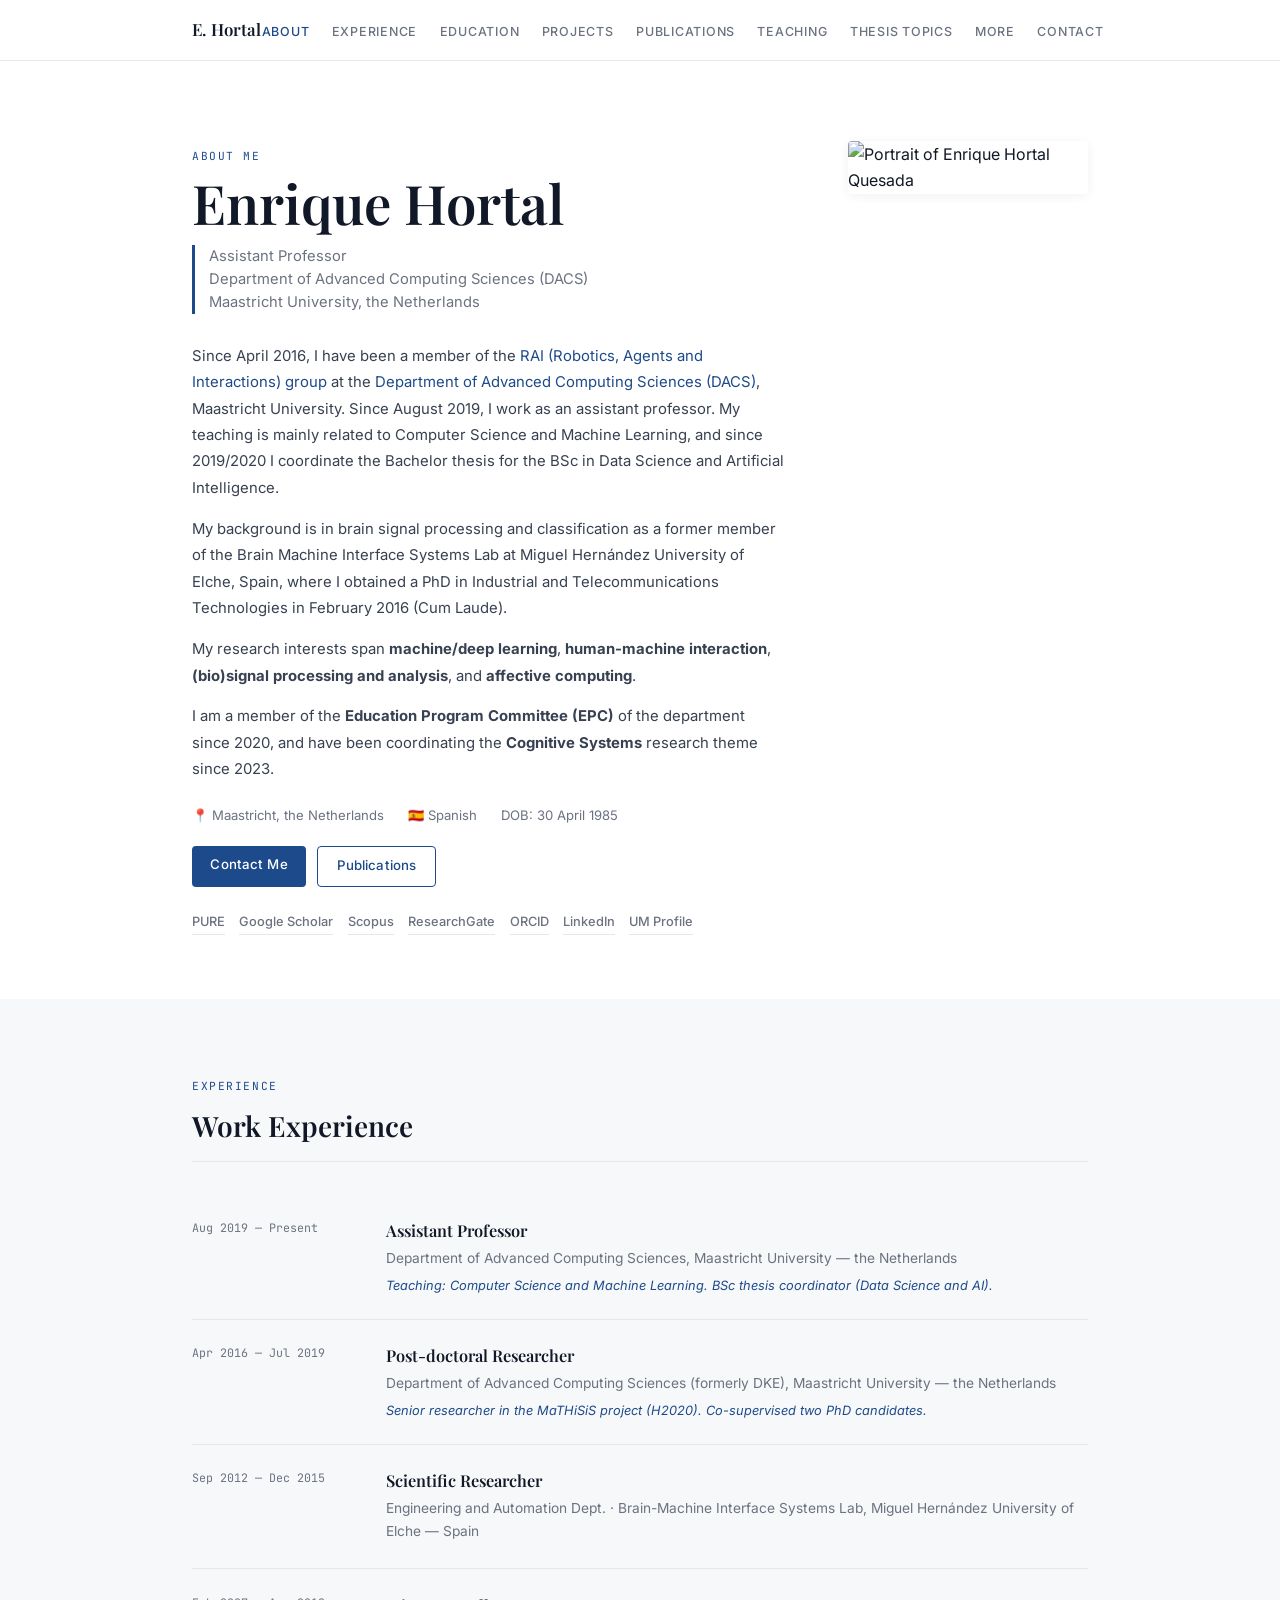
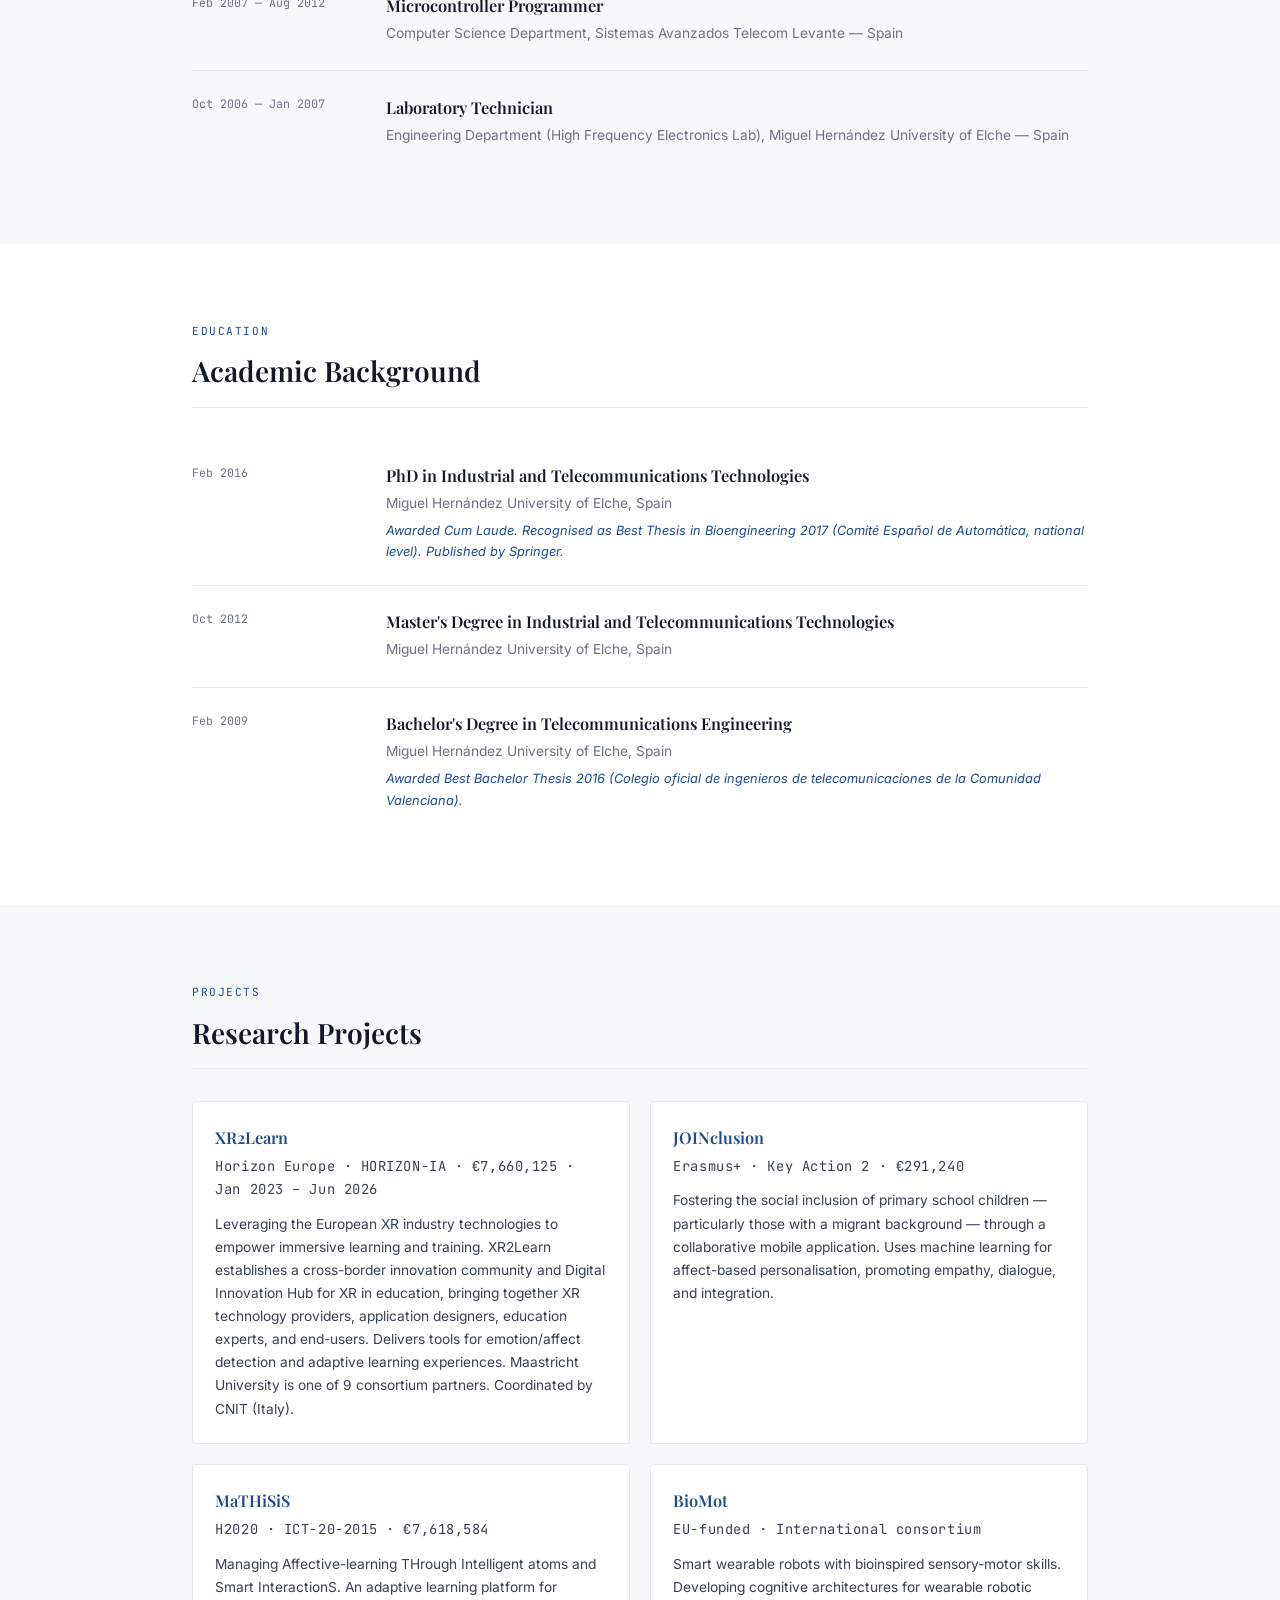
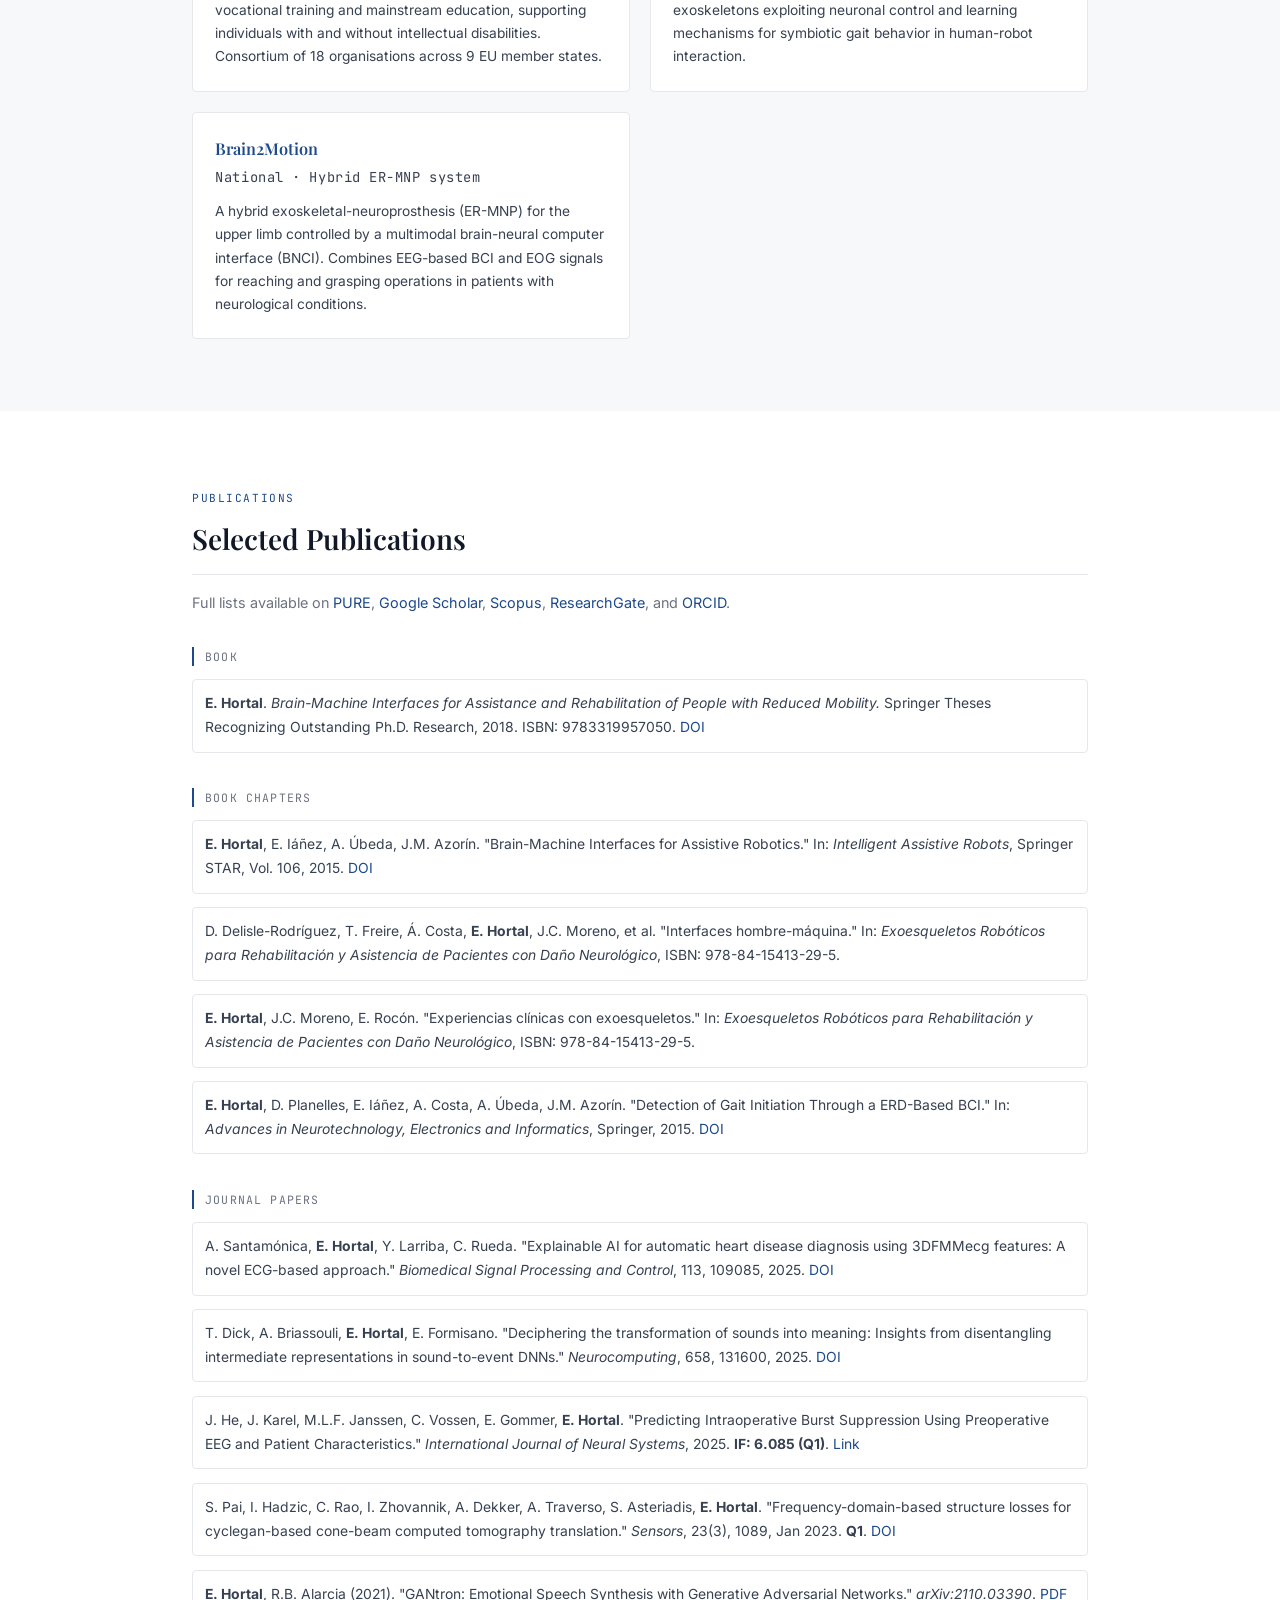
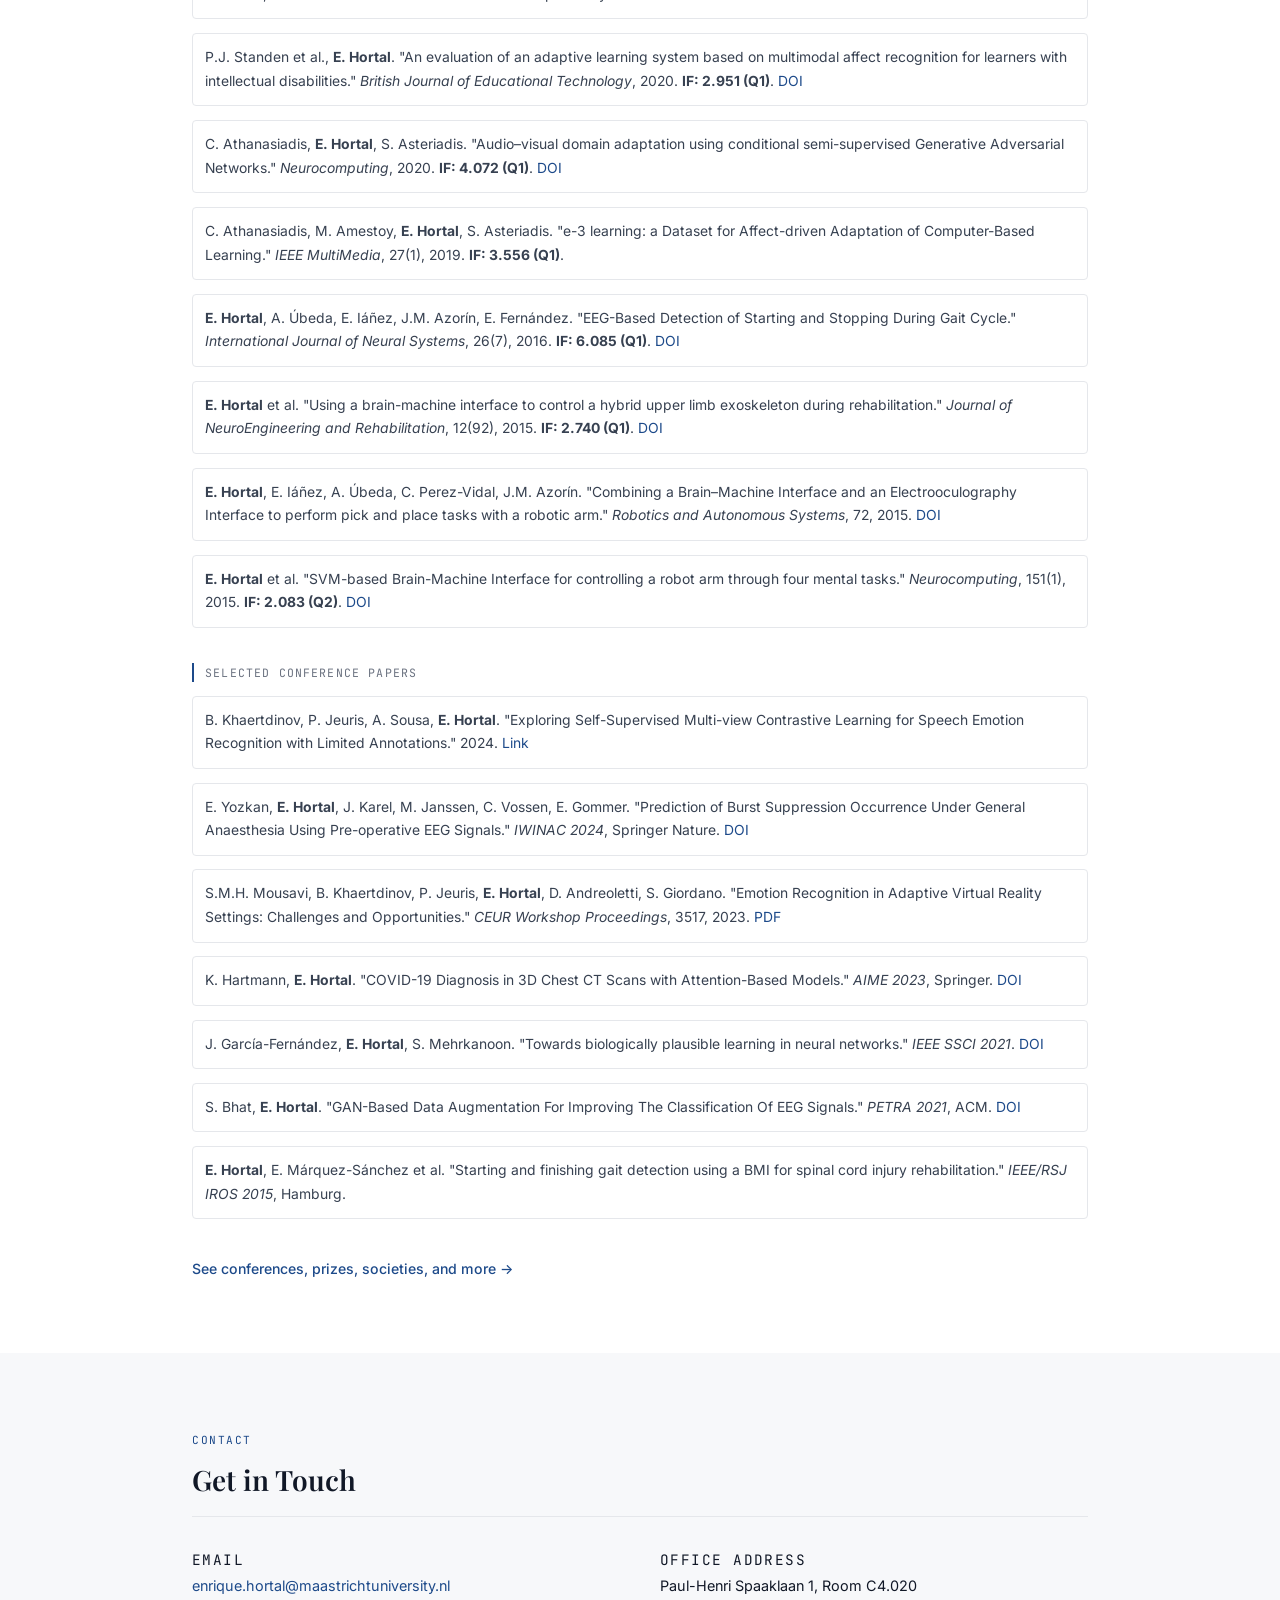
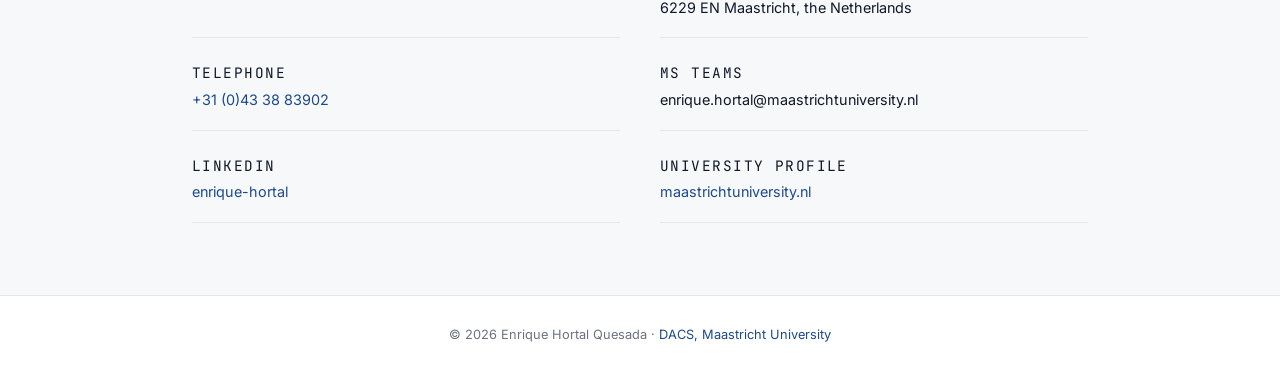
==== commit ca9258f3: "Update name format in index.html" ====
--- a/index.html
+++ b/index.html
@@ -3,8 +3,8 @@
 <head>
   <meta charset="UTF-8">
   <meta name="viewport" content="width=device-width, initial-scale=1.0">
-  <meta name="description" content="Enrique Hortal Quesada — Assistant Professor at the Department of Advanced Computing Sciences, Maastricht University. Research in machine learning, affective computing, and brain-machine interfaces.">
-  <title>Enrique Hortal Quesada</title>
+  <meta name="description" content="Enrique Hortal — Assistant Professor at the Department of Advanced Computing Sciences, Maastricht University. Research in machine learning, affective computing, and brain-machine interfaces.">
+  <title>Enrique Hortal</title>
   <link rel="stylesheet" href="assets/css/style.css">
 </head>
 <body>
@@ -38,7 +38,7 @@
 
         <div class="hero-text">
           <span class="section-label">About me</span>
-          <h1 class="hero-name">Enrique Hortal<br>Quesada</h1>
+          <h1 class="hero-name">Enrique Hortal</h1>
           <p class="hero-role">
             Assistant Professor<br>
             Department of Advanced Computing Sciences (DACS)<br>
@@ -95,7 +95,7 @@
             Then update src to: assets/img/enrique-hortal.jpg
           -->
           <img
-            src="https://dke.maastrichtuniversity.nl/enrique.hortal/wp-content/uploads/2016/10/DSCF1759-copia.jpg"
+            src="assets/img/PDF-UM-DACS-Enrique-Hortal-Quasada-001-C.jpg"
             alt="Portrait of Enrique Hortal Quesada"
             loading="lazy"
           >
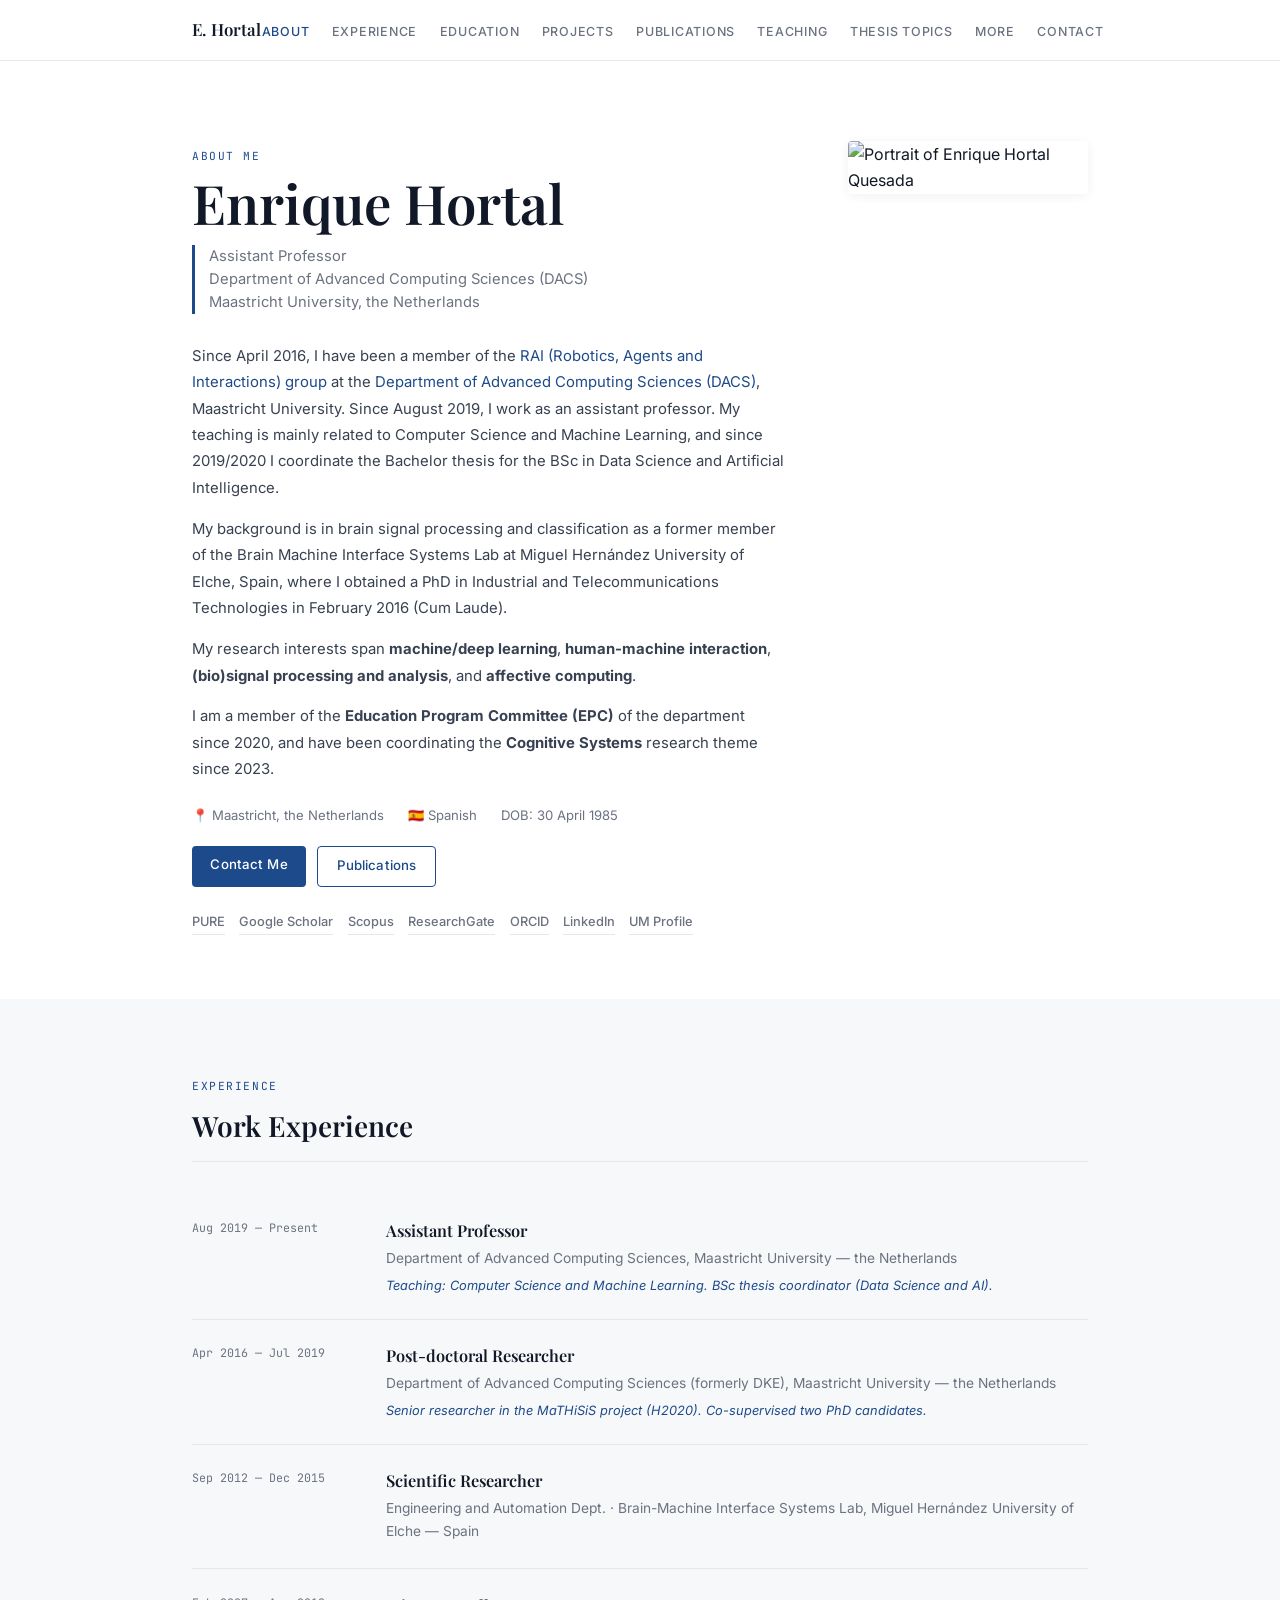
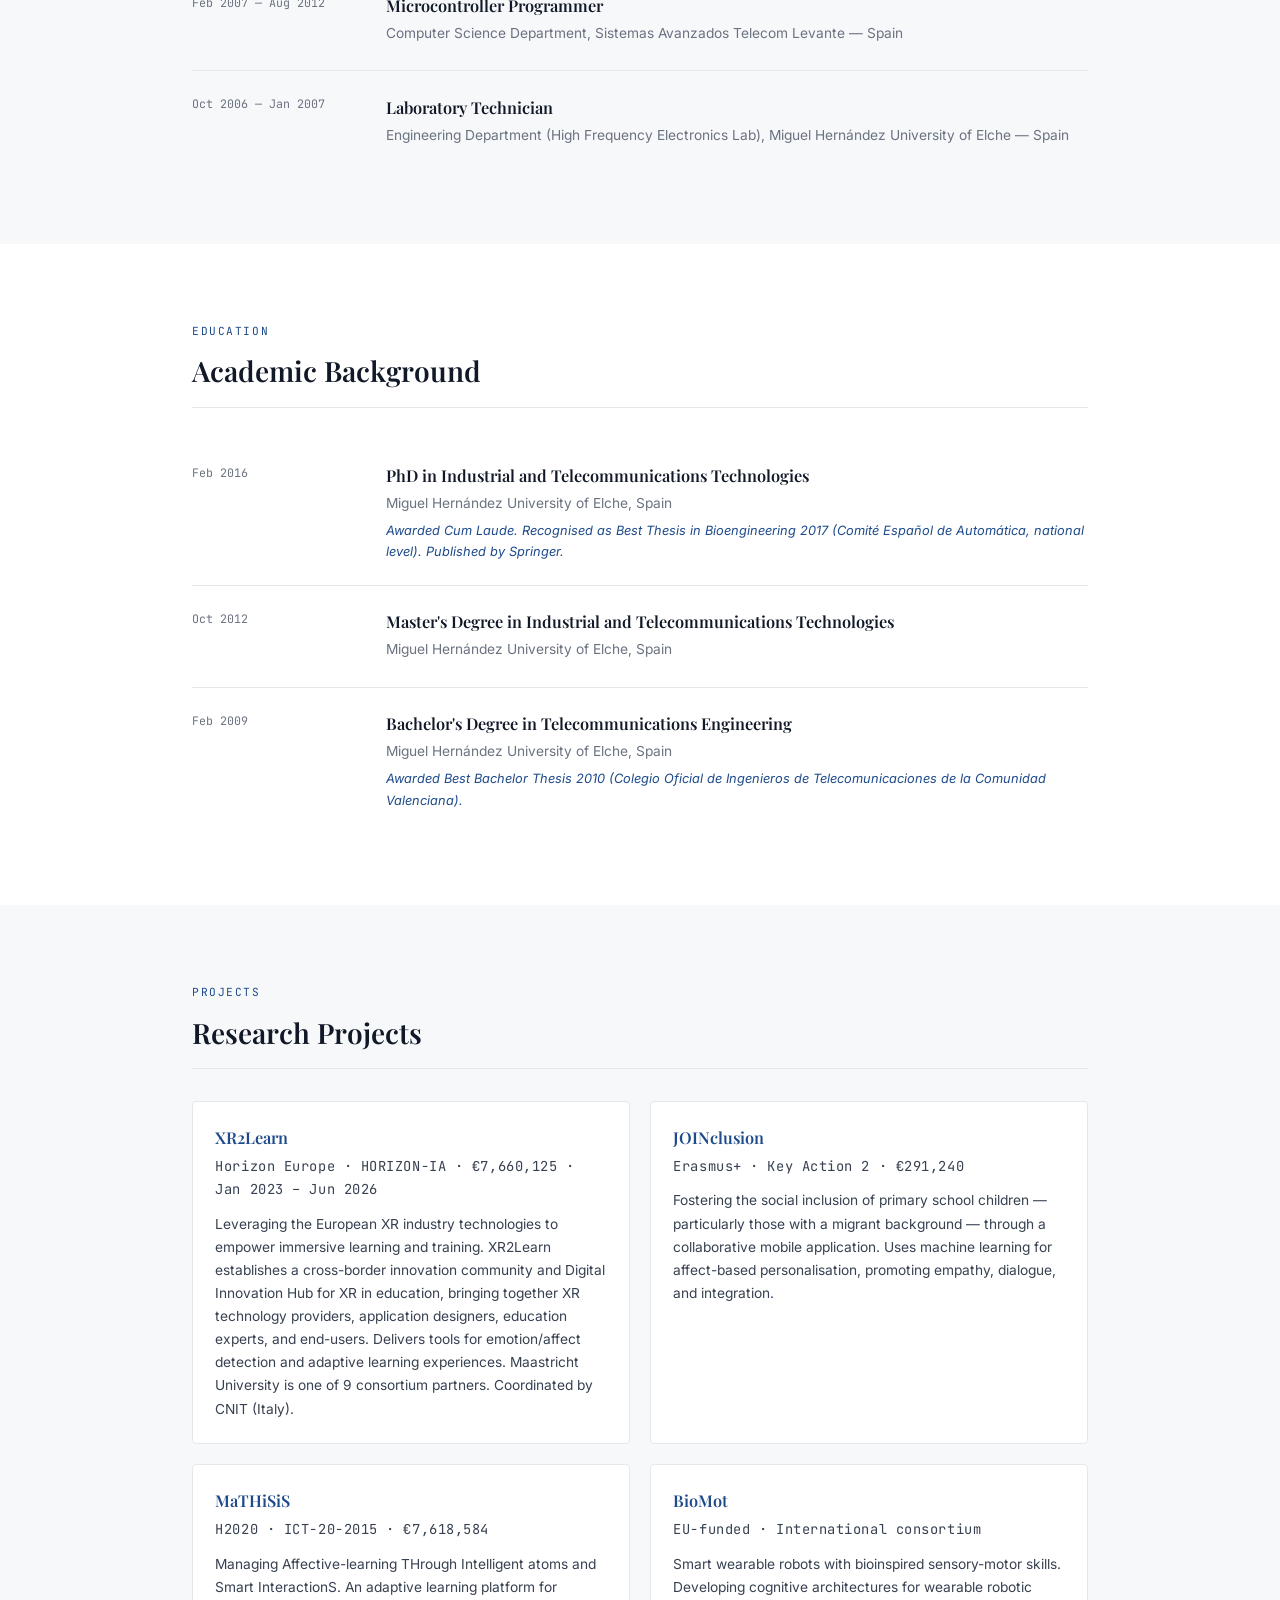
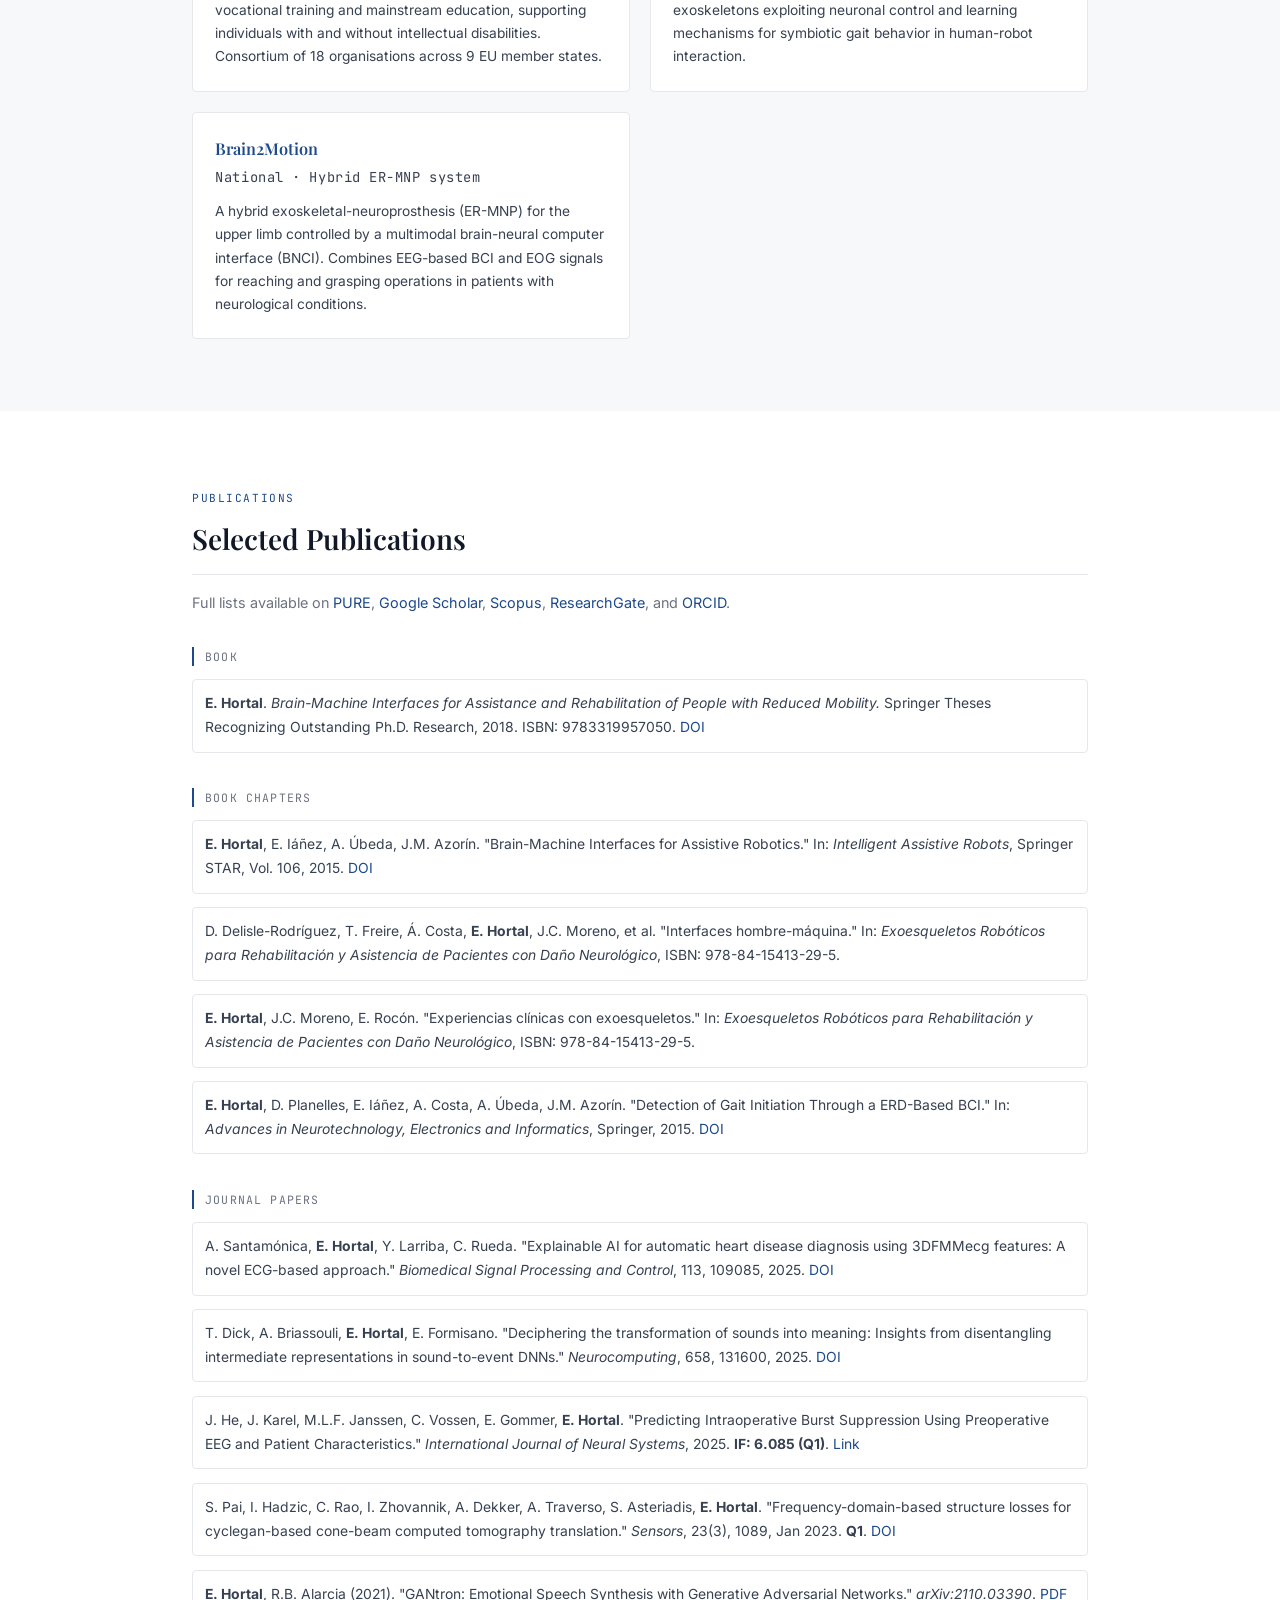
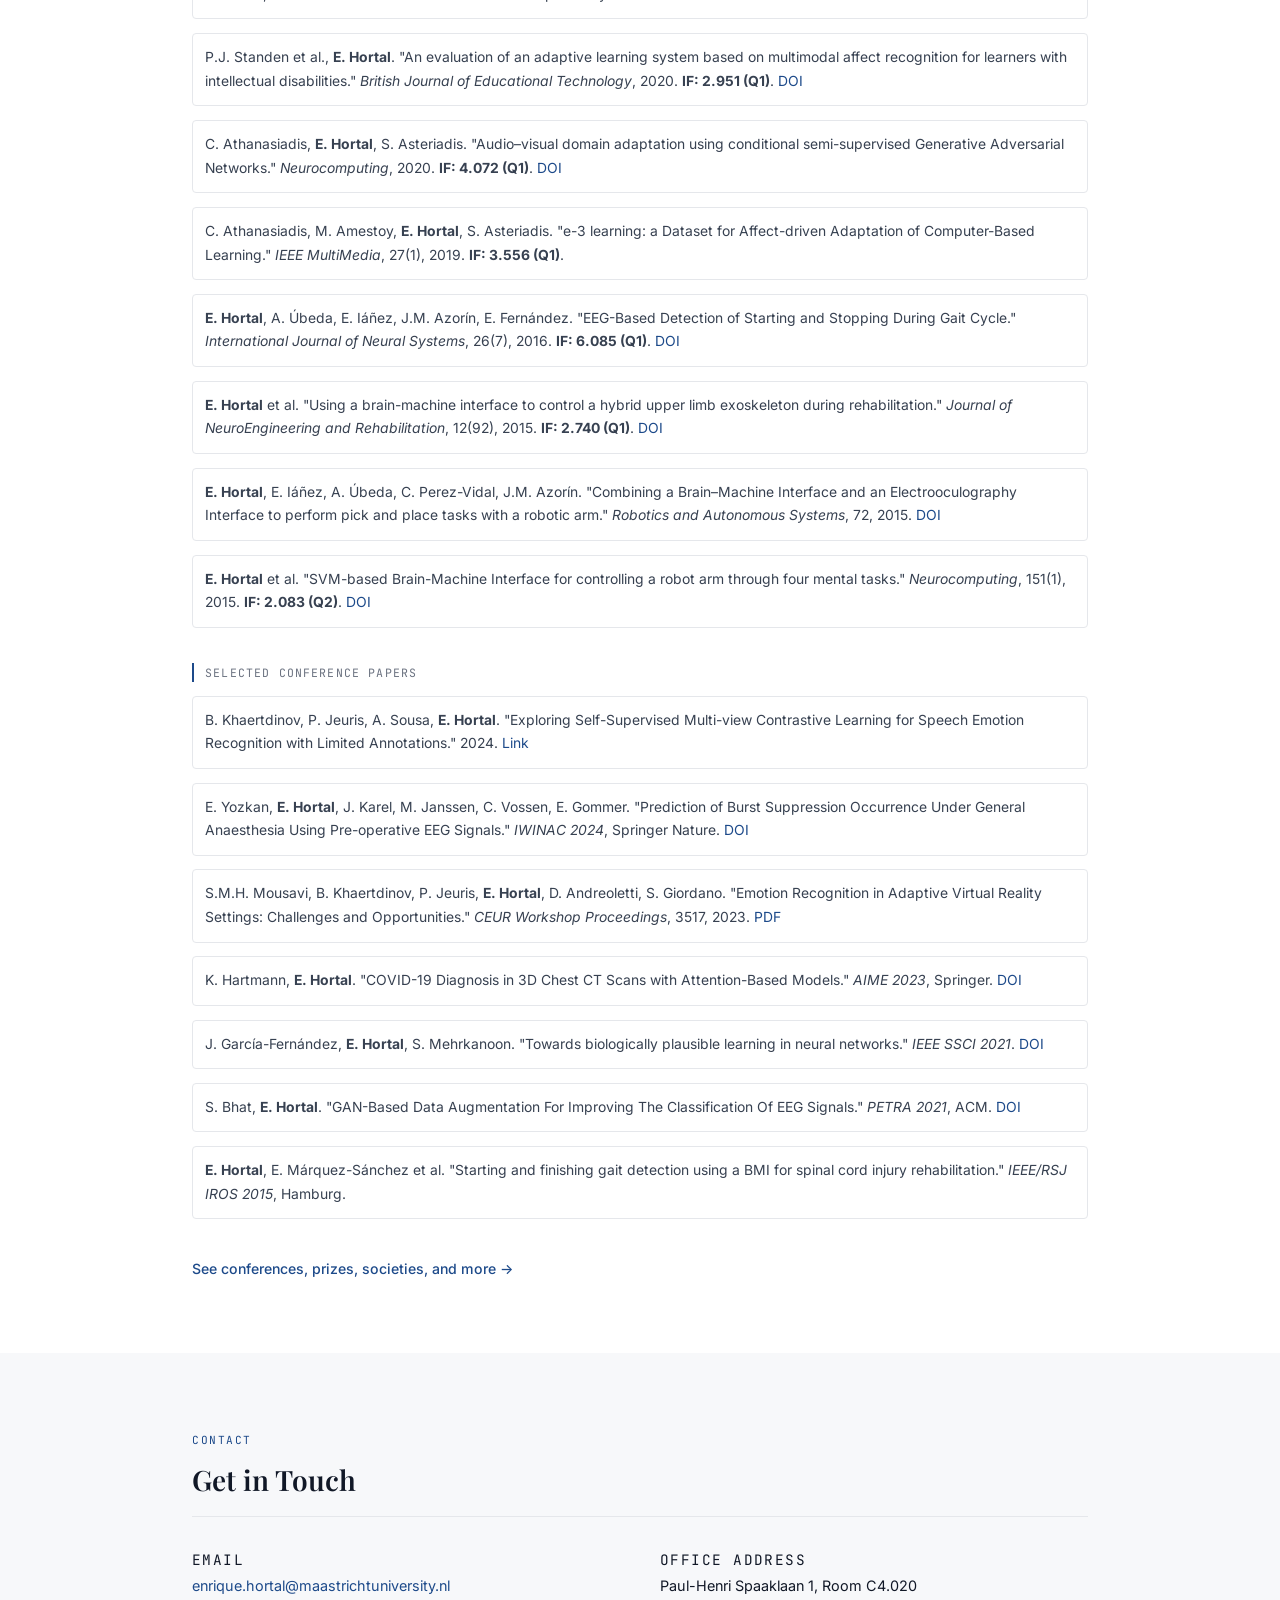
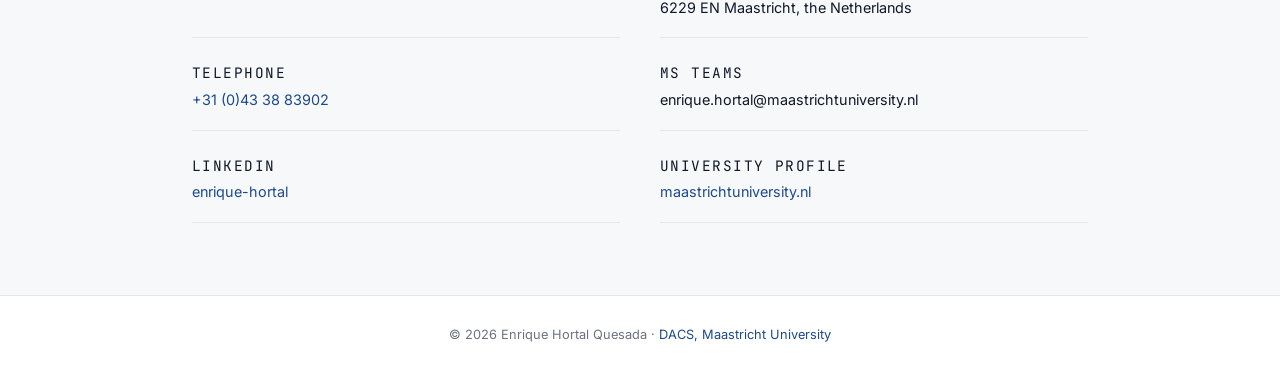
==== commit 6706523f: "Update timeline note for Bachelor's degree award year" ====
--- a/index.html
+++ b/index.html
@@ -186,7 +186,7 @@
             <div class="timeline-content">
               <h3>Bachelor's Degree in Telecommunications Engineering</h3>
               <p class="timeline-org">Miguel Hernández University of Elche, Spain</p>
-              <p class="timeline-note">Awarded Best Bachelor Thesis 2016 (Colegio oficial de ingenieros de telecomunicaciones de la Comunidad Valenciana).</p>
+              <p class="timeline-note">Awarded Best Bachelor Thesis 2010 (Colegio Oficial de Ingenieros de Telecomunicaciones de la Comunidad Valenciana).</p>
             </div>
           </div>
 
--- a/assets/css/style.css
+++ b/assets/css/style.css
@@ -454,7 +454,59 @@
 }
 .back-link:hover { color: var(--accent); text-decoration: none; }
 
-/* ─── Responsive ─────────────────────────────────────── */
+/* ─── Teaching page ──────────────────────────────────── */
+.role-legend {
+  display: flex;
+  flex-wrap: wrap;
+  gap: 0.5rem;
+  align-items: center;
+}
+.role-badge {
+  display: inline-block;
+  font-family: var(--font-mono);
+  font-size: 0.65rem;
+  font-weight: 400;
+  text-transform: uppercase;
+  letter-spacing: 0.07em;
+  padding: 0.2rem 0.55rem;
+  border-radius: 3px;
+  white-space: nowrap;
+  vertical-align: middle;
+}
+.role-coordinator { background: #dbeafe; color: #1e40af; }
+.role-lecturer    { background: #d1fae5; color: #065f46; }
+.role-examiner    { background: #fef3c7; color: #92400e; }
+.role-tutor       { background: #f3f4f6; color: #374151; }
+.role-supervisor  { background: #ede9fe; color: #5b21b6; }
+.role-developer   { background: #ccfbf1; color: #134e4a; }
+
+.course-list {
+  list-style: none;
+  padding: 0;
+  display: flex;
+  flex-direction: column;
+  gap: 0.6rem;
+}
+.course-list li {
+  font-size: 0.88rem;
+  color: var(--text-mid);
+  display: flex;
+  align-items: center;
+  flex-wrap: wrap;
+  gap: 0.4rem;
+  line-height: 1.5;
+}
+.course-list a {
+  color: var(--text);
+  border-bottom: 1px solid var(--border);
+  padding-bottom: 1px;
+  transition: color 0.18s, border-color 0.18s;
+}
+.course-list a:hover {
+  color: var(--accent);
+  border-color: var(--accent);
+  text-decoration: none;
+}
 @media (max-width: 768px) {
   .menu-toggle { display: block; }
   .nav-links {
@@ -488,9 +540,247 @@
     gap: 0.3rem;
   }
   .section { padding: 3rem 0; }
+  .research-lines-grid { grid-template-columns: 1fr; }
+  .topic-header,
+  .topic-details summary,
+  .topic-details-body { padding-left: 1.2rem; padding-right: 1.2rem; }
 }
 
 @media (prefers-reduced-motion: reduce) {
   html { scroll-behavior: auto; }
   * { transition: none !important; }
 }
+
+/* ─── Thesis topics page ─────────────────────────────── */
+
+/* General research lines grid */
+.research-lines-grid {
+  display: grid;
+  grid-template-columns: 1fr 1fr 1fr;
+  gap: 1.1rem;
+}
+
+/* Expandable research line card */
+.rl-card {
+  border: 1px solid var(--border);
+  border-radius: var(--radius);
+  background: var(--bg);
+  overflow: hidden;
+  transition: box-shadow 0.2s, border-color 0.2s;
+}
+.rl-card:hover {
+  box-shadow: var(--shadow);
+  border-color: #c7d7f5;
+}
+.rl-card summary {
+  display: flex;
+  align-items: center;
+  justify-content: space-between;
+  gap: 0.75rem;
+  padding: 1rem 1.1rem;
+  cursor: pointer;
+  list-style: none;
+  user-select: none;
+}
+.rl-card summary::-webkit-details-marker { display: none; }
+.rl-summary-inner {
+  display: flex;
+  align-items: center;
+  gap: 0.65rem;
+  flex: 1;
+  min-width: 0;
+}
+.rl-icon {
+  font-size: 1.15rem;
+  line-height: 1;
+  flex-shrink: 0;
+}
+.rl-title {
+  font-family: var(--font-display);
+  font-size: 0.92rem;
+  font-weight: 600;
+  color: var(--text);
+  line-height: 1.3;
+}
+.rl-toggle {
+  flex-shrink: 0;
+  width: 20px;
+  height: 20px;
+  border: 1.5px solid var(--border);
+  border-radius: 50%;
+  display: flex;
+  align-items: center;
+  justify-content: center;
+  font-size: 0.85rem;
+  font-weight: 300;
+  color: var(--text-muted);
+  transition: background 0.18s, border-color 0.18s, color 0.18s;
+  font-family: var(--font-body);
+  line-height: 1;
+}
+/* + and − via pseudo-element on the toggle span — driven by JS below */
+.rl-card:not([open]) .rl-toggle::after { content: '+'; }
+.rl-card[open]       .rl-toggle::after { content: '−'; }
+.rl-card[open] .rl-toggle {
+  background: var(--accent);
+  border-color: var(--accent);
+  color: #fff;
+}
+.rl-card[open] summary {
+  border-bottom: 1px solid var(--border);
+}
+.rl-card[open] .rl-title { color: var(--accent); }
+.rl-body {
+  padding: 0.85rem 1.1rem 1rem;
+  font-size: 0.84rem;
+  line-height: 1.7;
+  color: var(--text-mid);
+}
+
+.research-line-card { display: none; } /* legacy class — no longer used */
+
+/* Concrete topic cards */
+.topic-card {
+  border: 1px solid var(--border);
+  border-radius: var(--radius);
+  margin-bottom: 1.75rem;
+  overflow: hidden;
+}
+.topic-header {
+  padding: 1.6rem 1.8rem 1.2rem;
+  border-bottom: 1px solid var(--border);
+  background: var(--bg-alt);
+}
+.topic-level {
+  display: inline-block;
+  font-family: var(--font-mono);
+  font-size: 0.68rem;
+  text-transform: uppercase;
+  letter-spacing: 0.12em;
+  color: var(--accent);
+  margin-bottom: 0.5rem;
+}
+.topic-header h3 {
+  font-family: var(--font-display);
+  font-size: 1.15rem;
+  font-weight: 600;
+  color: var(--text);
+  margin-bottom: 0.8rem;
+  line-height: 1.3;
+}
+.topic-intro {
+  font-size: 0.9rem;
+  line-height: 1.75;
+  color: var(--text-mid);
+  margin-bottom: 0.9rem;
+}
+.topic-canvas {
+  display: inline-block;
+  font-size: 0.8rem;
+  font-weight: 500;
+  color: var(--accent);
+  border-bottom: 1px solid transparent;
+  transition: border-color 0.18s;
+}
+.topic-canvas:hover {
+  border-color: var(--accent);
+  text-decoration: none;
+}
+
+/* Accordion sections */
+.topic-details {
+  border-top: 1px solid var(--border);
+}
+.topic-details summary {
+  display: flex;
+  align-items: center;
+  justify-content: space-between;
+  padding: 0.85rem 1.8rem;
+  cursor: pointer;
+  font-family: var(--font-mono);
+  font-size: 0.72rem;
+  text-transform: uppercase;
+  letter-spacing: 0.1em;
+  color: var(--text-muted);
+  user-select: none;
+  list-style: none;
+  transition: background 0.15s, color 0.15s;
+}
+.topic-details summary::-webkit-details-marker { display: none; }
+.topic-details summary::after {
+  content: '+';
+  font-family: var(--font-body);
+  font-size: 1.1rem;
+  font-weight: 300;
+  color: var(--text-muted);
+  transition: transform 0.2s;
+}
+.topic-details[open] summary {
+  color: var(--accent);
+  background: var(--accent-light);
+}
+.topic-details[open] summary::after {
+  content: '−';
+  color: var(--accent);
+}
+.topic-details summary:hover {
+  background: var(--bg-alt);
+  color: var(--accent);
+}
+.topic-details-body {
+  padding: 1.2rem 1.8rem 1.4rem;
+  border-top: 1px solid var(--border);
+}
+.topic-details-body p {
+  font-size: 0.88rem;
+  line-height: 1.75;
+  color: var(--text-mid);
+  margin-bottom: 0.75rem;
+}
+.topic-details-body p:last-child { margin-bottom: 0; }
+
+/* Alternative sub-topics */
+.alt-topic {
+  padding: 0.9rem 0;
+  border-bottom: 1px solid var(--border);
+}
+.alt-topic:last-child { border-bottom: none; padding-bottom: 0; }
+.alt-topic h4 {
+  font-family: var(--font-display);
+  font-size: 0.92rem;
+  font-weight: 600;
+  color: var(--text);
+  margin-bottom: 0.35rem;
+}
+.alt-topic p { margin-bottom: 0 !important; }
+
+/* References list */
+.ref-list {
+  list-style: none;
+  padding: 0;
+  display: flex;
+  flex-direction: column;
+  gap: 0.6rem;
+}
+.ref-list li {
+  font-size: 0.82rem;
+  line-height: 1.65;
+  color: var(--text-muted);
+  padding-left: 1rem;
+  border-left: 2px solid var(--border);
+}
+.ref-list li em { font-style: italic; }
+
+.topic-collaboration {
+  display: table;
+  max-width: 100%;
+  margin: 0 0 0.8rem;
+  padding: 0.25rem 0.65rem;
+  border-radius: 999px;
+  border: 1px solid #f0b8b8;
+  background: #fff1f1;
+  color: #9b2424;
+  font-size: 0.8rem;
+  font-weight: 600;
+  line-height: 1.4;
+}
